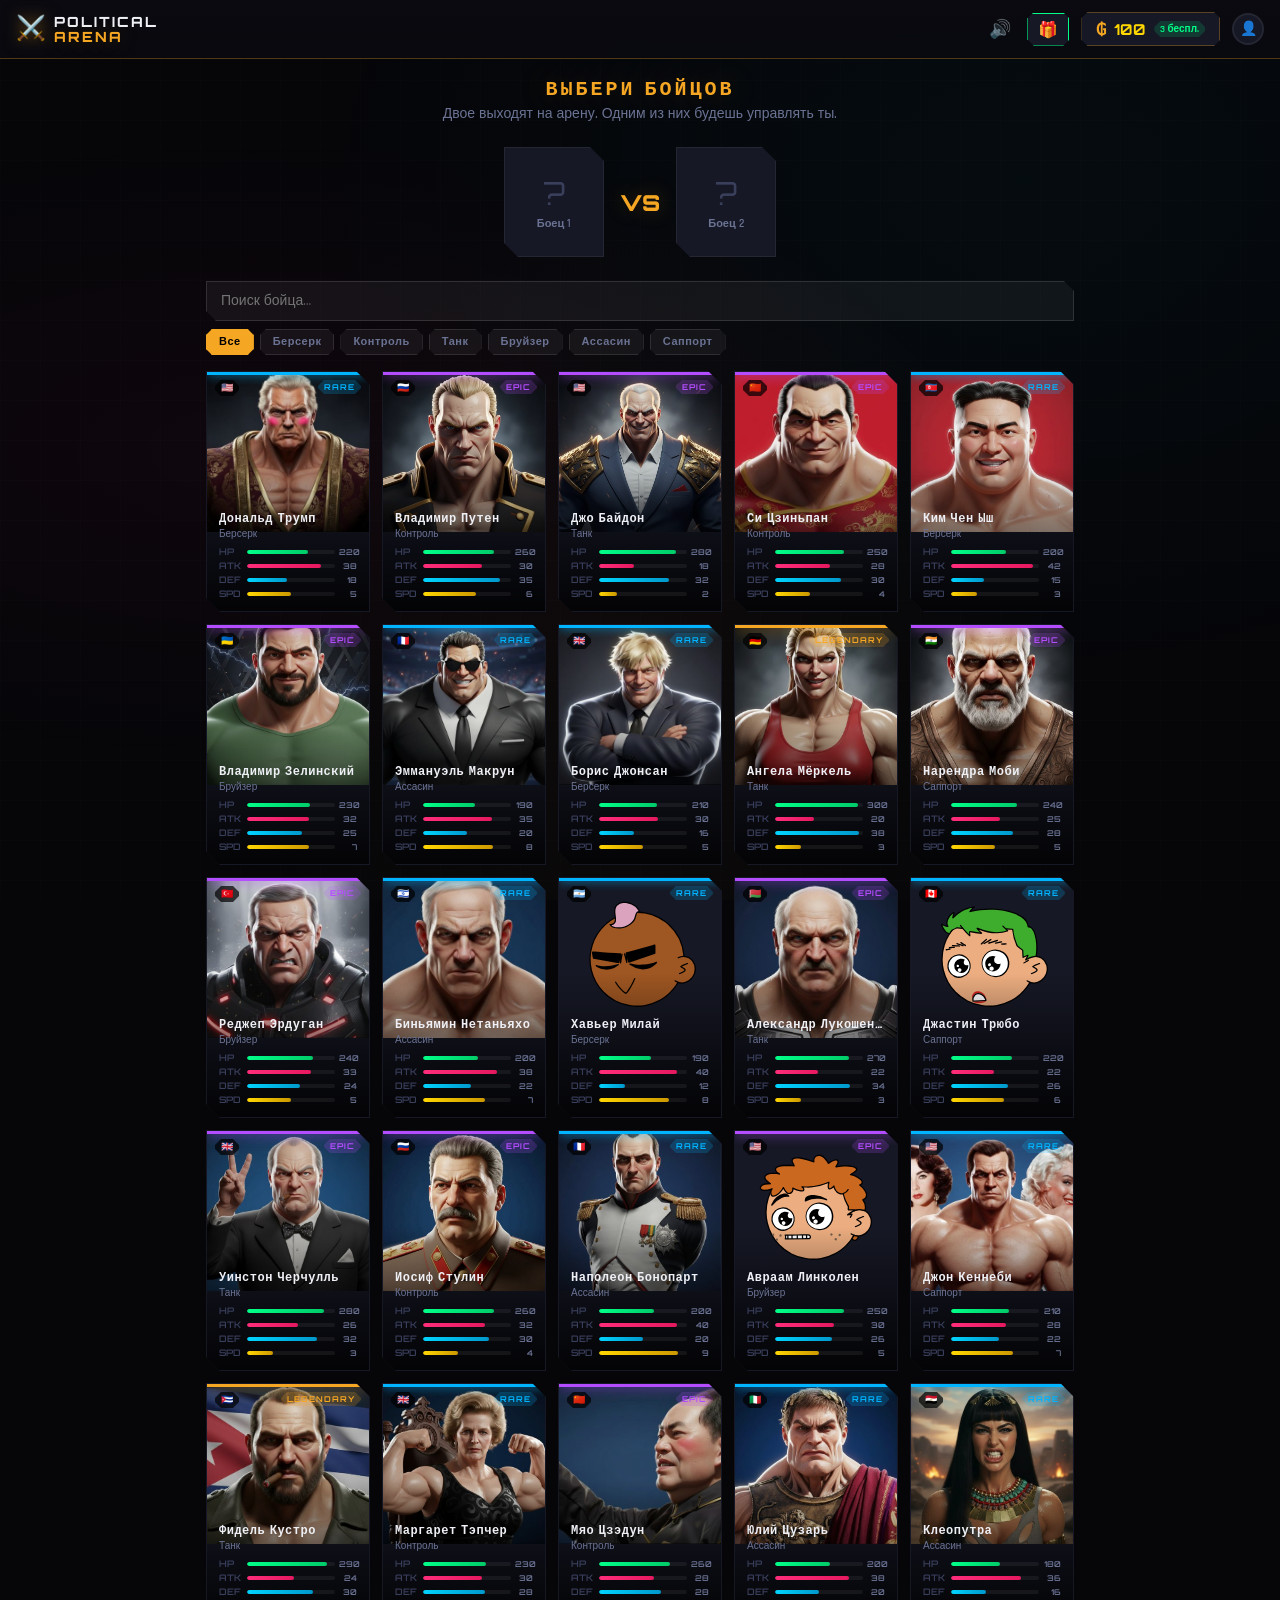
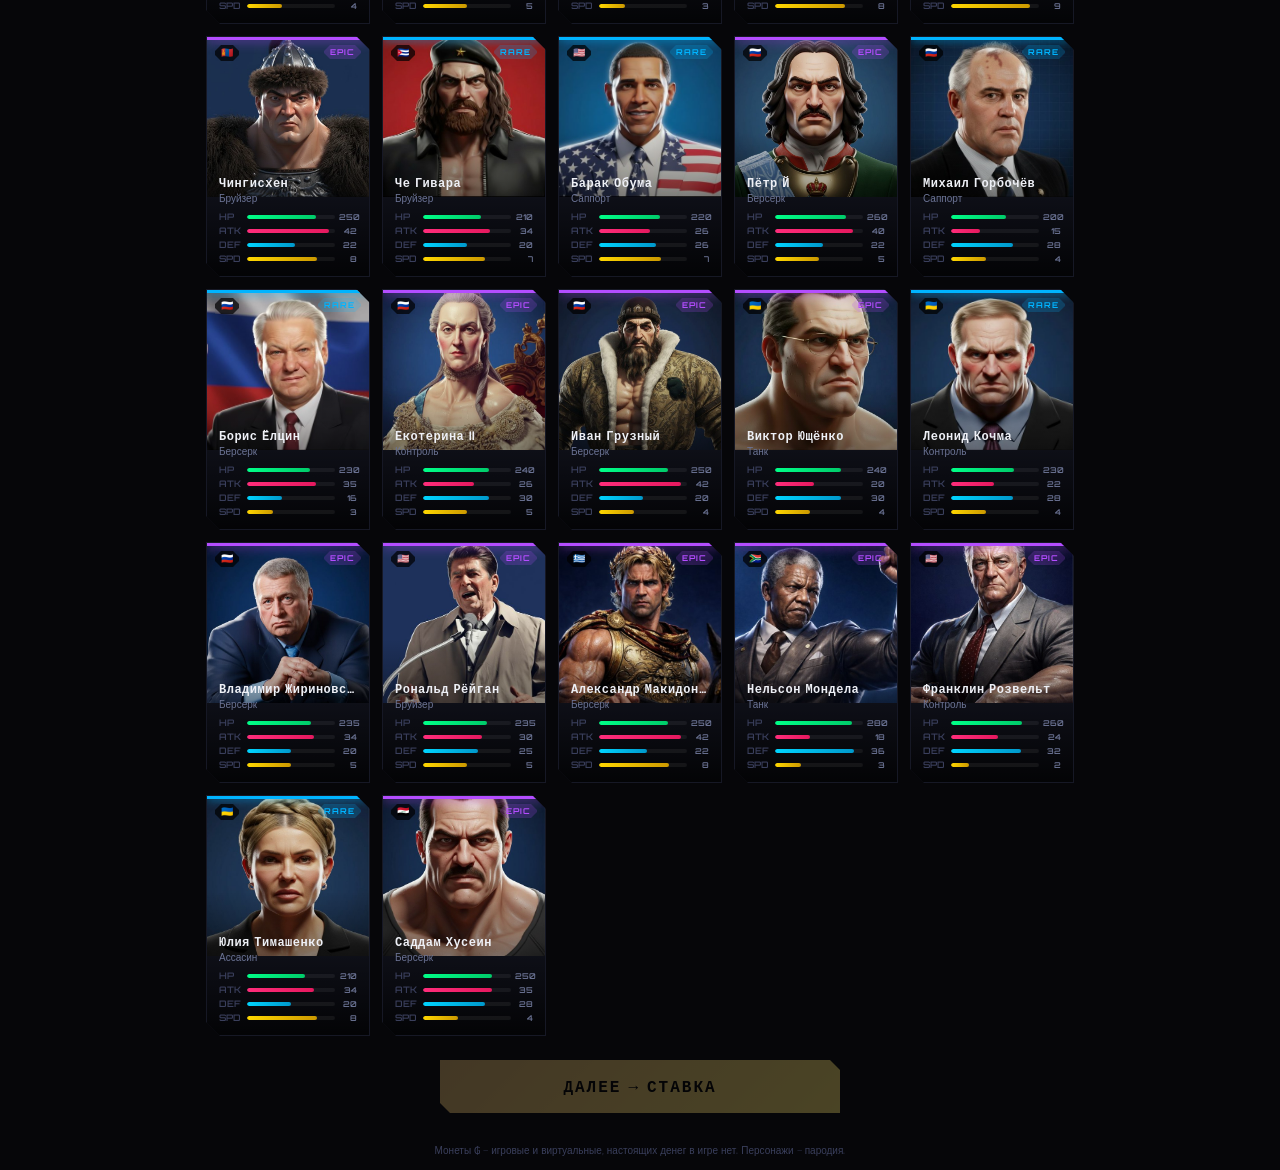
==== static/arena/index.html @ ae7cee4a "feat(game): игра «Political Arena» переписана на клиентскую версию без сервера Механика (было сломан" ====
<!DOCTYPE html>
<html lang="ru">
<head>
<meta charset="UTF-8">
<meta name="viewport" content="width=device-width, initial-scale=1.0, maximum-scale=1.0, user-scalable=no">
<title>POLITICAL ARENA</title>
<link rel="preconnect" href="https://fonts.googleapis.com">
<link rel="stylesheet" href="https://fonts.googleapis.com/css2?family=Orbitron:wght@400;600;700;900&family=Rajdhani:wght@400;500;600;700&display=swap">
<link rel="stylesheet" href="style.css">
<link rel="icon" href="data:image/svg+xml,<svg xmlns=%22http://www.w3.org/2000/svg%22 viewBox=%220 0 100 100%22><text y=%22.9em%22 font-size=%2290%22>&#x2694;</text></svg>">
</head>
<body>

<header class="header">
  <div class="header-left">
    <span class="logo">&#x2694;&#xFE0F;</span>
    <h1>POLITICAL<br><span class="accent">ARENA</span></h1>
  </div>
  <div class="header-right">
    <button class="sound-toggle" id="soundToggle" title="Звук">&#x1F50A;</button>
    <button class="header-btn" id="btnDaily" title="Ежедневный бонус">&#x1F381;</button>
    <div class="wallet" id="wallet">
      <span class="wallet-icon">&#x20B2;</span>
      <span id="balance">100</span>
      <span class="free-badge" id="freeBadge">3 беспл.</span>
    </div>
    <span class="streak-badge" id="streakBadge" style="display:none;">&#x1F525; <span id="streakCount">0</span></span>
    <div id="userArea">
      <div class="user-avatar-placeholder" id="btnProfile" title="Профиль">&#x1F464;</div>
    </div>
  </div>
</header>

<!-- 1. ВЫБОР БОЙЦОВ -->
<section class="screen active" id="screenSelect">
  <div class="section-title">
    <h2>ВЫБЕРИ БОЙЦОВ</h2>
    <p class="subtitle">Двое выходят на арену. Одним из них будешь управлять ты.</p>
  </div>

  <div class="selected-fighters">
    <div class="selected-slot" id="slotA">
      <div class="slot-placeholder">?</div>
      <span>Боец 1</span>
    </div>
    <div class="vs-badge">VS</div>
    <div class="selected-slot" id="slotB">
      <div class="slot-placeholder">?</div>
      <span>Боец 2</span>
    </div>
  </div>

  <div class="fighter-filters">
    <input type="search" id="fighterSearch" class="fighter-search" placeholder="Поиск бойца…" autocomplete="off">
    <div class="type-chips" id="typeChips"></div>
  </div>

  <div class="fighters-grid" id="fightersGrid"></div>

  <button class="btn-primary btn-fight" id="btnTobet" disabled>ДАЛЕЕ &#x2192; СТАВКА</button>
</section>

<!-- 2. СТАВКА -->
<section class="screen" id="screenBet">
  <div class="section-title">
    <h2>СДЕЛАЙ СТАВКУ</h2>
    <p class="subtitle">Нажми на бойца, за которого играешь: ты сам выбираешь ему удары</p>
  </div>

  <div class="bet-fighters">
    <div class="bet-fighter-card" id="betCardA" data-side="a">
      <div class="bet-emoji" id="betEmojiA"></div>
      <div class="bet-name" id="betNameA"></div>
      <div class="bet-type" id="betTypeA"></div>
      <div class="bet-stats" id="betStatsA"></div>
      <div class="bet-odds" id="betOddsA"></div>
    </div>
    <div class="vs-badge vs-big">VS</div>
    <div class="bet-fighter-card" id="betCardB" data-side="b">
      <div class="bet-emoji" id="betEmojiB"></div>
      <div class="bet-name" id="betNameB"></div>
      <div class="bet-type" id="betTypeB"></div>
      <div class="bet-stats" id="betStatsB"></div>
      <div class="bet-odds" id="betOddsB"></div>
    </div>
  </div>

  <div class="matchup-bar" id="matchupBar">
    <div class="matchup-fill" id="matchupFill"></div>
    <span class="matchup-text" id="matchupText"></span>
  </div>

  <div class="bet-controls">
    <div class="bet-amount-row">
      <label>СТАВКА:</label>
      <div class="bet-input-wrap">
        <button class="bet-adj" id="betMinus">&minus;</button>
        <input type="number" id="betAmount" value="10" min="0" max="100" inputmode="numeric">
        <button class="bet-adj" id="betPlus">+</button>
        <span class="currency">&#x20B2;</span>
      </div>
    </div>
    <div class="bet-quick">
      <button class="bet-quick-btn" data-val="0">БЕСПЛ.</button>
      <button class="bet-quick-btn" data-val="5">5</button>
      <button class="bet-quick-btn" data-val="10">10</button>
      <button class="bet-quick-btn" data-val="25">25</button>
      <button class="bet-quick-btn" data-val="50">50</button>
      <button class="bet-quick-btn" data-val="100">МАКС</button>
    </div>
    <div class="bet-info">
      <span>Выигрыш: <strong id="potentialWin">—</strong></span>
      <span>Баланс: <strong id="betBalance">100&#x20B2;</strong></span>
    </div>
    <p class="bet-note" id="betNote"></p>
  </div>

  <div class="bet-actions">
    <button class="btn-secondary" id="btnBackSelect">&larr; НАЗАД</button>
    <button class="btn-primary btn-fight" id="btnFight" disabled>&#9876;&#65039; В БОЙ!</button>
  </div>
</section>

<!-- 3. БОЙ -->
<section class="screen" id="screenFight">
  <div class="fight-arena" id="fightArena">
    <div class="fight-header">
      <div class="fight-fighter fight-left" id="fighterBoxA">
        <div class="fight-emoji" id="fightEmojiA"></div>
        <div class="fight-name" id="fightNameA"></div>
        <div class="hp-bar"><div class="hp-fill" id="hpBarA"></div></div>
        <div class="hp-text" id="hpTextA"></div>
      </div>
      <div class="fight-round" id="fightRound">РАУНД 1</div>
      <div class="fight-fighter fight-right" id="fighterBoxB">
        <div class="fight-emoji" id="fightEmojiB"></div>
        <div class="fight-name" id="fightNameB"></div>
        <div class="hp-bar"><div class="hp-fill" id="hpBarB"></div></div>
        <div class="hp-text" id="hpTextB"></div>
      </div>
    </div>

    <div class="fight-log" id="fightLog"></div>

    <div class="move-picker" id="movePicker" style="display:none;">
      <h3 class="move-picker-title">&#x2694;&#xFE0F; ВЫБЕРИ УДАР</h3>
      <div class="ai-hint" id="aiHint" style="display:none;"></div>
      <div class="moves-grid" id="movesGrid"></div>
      <p class="rps-legend">&#x26A1; быстрый бьёт &#x2728; спец &middot; &#x2728; спец бьёт &#x1F528; тяжёлый &middot; &#x1F528; тяжёлый бьёт &#x26A1; быстрый.<br>Один тип удара подряд &mdash; комбо (+30% / +60%), но соперник читает привычки.</p>
    </div>
  </div>
</section>

<!-- 4. РЕЗУЛЬТАТ -->
<section class="screen" id="screenResult">
  <div class="result-container">
    <div class="result-glow" id="resultGlow"></div>
    <div class="result-emoji" id="resultEmoji"></div>
    <div class="result-title" id="resultTitle"></div>
    <div class="result-winner" id="resultWinner"></div>
    <div class="result-method" id="resultMethod"></div>
    <div class="result-bet" id="resultBet"></div>
    <div class="result-narration" id="resultNarration"></div>
    <div class="result-actions">
      <button class="btn-primary" id="btnSpin">&#x1F3B0; КОЛЕСО УДАЧИ</button>
      <button class="btn-secondary" id="btnRematch">&#x21BA; РЕВАНШ</button>
      <button class="btn-secondary" id="btnPlayAgain">&#127918; СМЕНИТЬ БОЙЦОВ</button>
    </div>
  </div>
</section>

<!-- 5. КОЛЕСО -->
<section class="screen" id="screenSpin">
  <div class="spin-container">
    <h2 class="spin-title">&#x1F3B0; КОЛЕСО УДАЧИ</h2>
    <p class="spin-subtitle" id="spinSubtitle">Умножь свой выигрыш — или потеряй часть</p>
    <div class="wheel-wrapper">
      <div class="wheel" id="spinWheel"></div>
      <div class="wheel-pointer">&#x25BC;</div>
    </div>
    <div class="spin-result" id="spinResult" style="display:none;">
      <div class="spin-mult" id="spinMult"></div>
      <div class="spin-payout" id="spinPayout"></div>
    </div>
    <button class="btn-primary" id="btnDoSpin">КРУТИТЬ</button>
    <button class="btn-secondary" id="btnSpinDone" style="display:none;">Продолжить &rarr;</button>
  </div>
</section>

<p class="legal-note">Монеты &#x20B2; &mdash; игровые и виртуальные, настоящих денег в игре нет. Персонажи &mdash; пародия.</p>

<!-- Модальные окна -->
<div class="modal-overlay" id="modalDaily" style="display:none;">
  <div class="modal">
    <h2>&#x1F381; ЕЖЕДНЕВНЫЙ БОНУС</h2>
    <div class="bonus-amount" id="dailyAmount">+50&#x20B2;</div>
    <div class="day-streak" id="dailyStreak"></div>
    <button class="btn-primary" id="btnClaimDaily">ЗАБРАТЬ</button>
    <button class="btn-secondary" id="btnCloseDaily" style="margin-top:8px;">Закрыть</button>
  </div>
</div>

<div class="modal-overlay" id="modalProfile" style="display:none;">
  <div class="modal">
    <h2>&#x1F464; ПРОФИЛЬ</h2>
    <div class="profile-stats">
      <div class="pstat"><div class="pstat-val" id="pWins">0</div><div class="pstat-label">ПОБЕД</div></div>
      <div class="pstat"><div class="pstat-val" id="pLosses">0</div><div class="pstat-label">ПОРАЖЕНИЙ</div></div>
      <div class="pstat"><div class="pstat-val" id="pBestStreak">0</div><div class="pstat-label">ЛУЧШАЯ СЕРИЯ</div></div>
    </div>
    <div class="history-title">ПОСЛЕДНИЕ БОИ</div>
    <div class="history-list" id="historyList"></div>
    <button class="btn-secondary" id="btnResetProgress" style="margin-top:12px;">Сбросить прогресс</button>
    <button class="btn-secondary" id="btnCloseProfile" style="margin-top:8px;">Закрыть</button>
  </div>
</div>

<div class="fx-layer" id="fxLayer"></div>

<script src="fighters.js"></script>
<script src="engine.js"></script>
<script src="store.js"></script>
<script src="audio.js"></script>
<script src="app.js"></script>
</body>
</html>
---- static/arena/style.css ----
/* ═══════════════════════════════════════════════════════
   POLITICAL ARENA — COD Mobile × Cyberpunk × Kawaii
   ═══════════════════════════════════════════════════════ */

/* ── DESIGN TOKENS ───────────────────────────────────── */
:root {
  /* Core */
  --bg-deep: #060609;
  --bg-primary: #0a0a10;
  --bg-secondary: #10111a;
  --bg-card: #161825;
  --bg-card-hover: #1c1f30;
  --bg-surface: #1a1c2b;
  --bg-input: #0d0e18;

  /* COD Gold System */
  --gold: #f5a623;
  --gold-dim: #c4841a;
  --gold-bright: #ffd700;
  --gold-glow: rgba(245, 166, 35, 0.25);

  /* Neon Accents (cyberpunk) */
  --neon-pink: #ff2d7b;
  --neon-blue: #00d4ff;
  --neon-green: #00ff88;
  --neon-purple: #b44dff;
  --neon-red: #e63946;
  --neon-yellow: #ffd700;

  /* Text */
  --text-primary: #eef0f6;
  --text-secondary: #6b7394;
  --text-muted: #3a3f5c;
  --text-gold: #f5a623;

  /* Borders */
  --border: rgba(255,255,255,0.06);
  --border-gold: rgba(245,166,35,0.3);

  /* Tier Colors */
  --tier-common: #8892b0;
  --tier-uncommon: #4ecb71;
  --tier-rare: #00b4ff;
  --tier-epic: #b44dff;
  --tier-legendary: #f5a623;

  /* Spacing */
  --sp-1: 4px; --sp-2: 8px; --sp-3: 12px; --sp-4: 16px;
  --sp-5: 20px; --sp-6: 24px; --sp-8: 32px; --sp-10: 40px;
  --sp-12: 48px; --sp-16: 64px;

  /* Radius */
  --r-sm: 4px; --r-md: 8px; --r-lg: 12px; --r-xl: 16px;

  /* Fonts */
  --font-display: 'Orbitron', 'Rajdhani', monospace;
  --font-body: 'Rajdhani', 'Inter', -apple-system, sans-serif;

  /* Clip paths - COD Mobile angular cuts */
  --clip-card: polygon(0 0, calc(100% - 14px) 0, 100% 14px, 100% 100%, 14px 100%, 0 calc(100% - 14px));
  --clip-card-sm: polygon(0 0, calc(100% - 8px) 0, 100% 8px, 100% 100%, 8px 100%, 0 calc(100% - 8px));
  --clip-btn: polygon(0 0, calc(100% - 10px) 0, 100% 10px, 100% 100%, 10px 100%, 0 calc(100% - 10px));
  --clip-badge: polygon(6px 0, calc(100% - 6px) 0, 100% 6px, 100% calc(100% - 6px), calc(100% - 6px) 100%, 6px 100%, 0 calc(100% - 6px), 0 6px);
}

/* ── RESET & BASE ────────────────────────────────────── */
*, *::before, *::after { box-sizing: border-box; margin: 0; padding: 0; }


body {
  font-family: var(--font-body);
  background: var(--bg-deep);
  color: var(--text-primary);
  min-height: 100vh;
  overflow-x: hidden;
  -webkit-font-smoothing: antialiased;
}

body::before {
  content: '';
  position: fixed; inset: 0; z-index: -1;
  background:
    radial-gradient(ellipse at 20% 50%, rgba(255,45,123,0.04) 0%, transparent 50%),
    radial-gradient(ellipse at 80% 20%, rgba(0,212,255,0.03) 0%, transparent 50%),
    radial-gradient(ellipse at 50% 80%, rgba(245,166,35,0.03) 0%, transparent 50%);
}

/* Tactical grid overlay */
body::after {
  content: '';
  position: fixed; inset: 0; z-index: -1; pointer-events: none;
  background-image:
    linear-gradient(rgba(255,255,255,0.012) 1px, transparent 1px),
    linear-gradient(90deg, rgba(255,255,255,0.012) 1px, transparent 1px);
  background-size: 40px 40px;
}

/* ── SCROLLBAR ───────────────────────────────────────── */
::-webkit-scrollbar { width: 4px; }
::-webkit-scrollbar-track { background: transparent; }
::-webkit-scrollbar-thumb { background: var(--gold-dim); border-radius: 2px; }

/* ── HEADER ──────────────────────────────────────────── */
.header {
  display: flex; align-items: center; justify-content: space-between;
  padding: var(--sp-3) var(--sp-4);
  background: linear-gradient(180deg, rgba(10,10,16,0.98) 0%, rgba(10,10,16,0.85) 100%);
  border-bottom: 1px solid var(--border-gold);
  position: sticky; top: 0; z-index: 100;
  backdrop-filter: blur(12px);
}

.header-left { display: flex; align-items: center; gap: var(--sp-2); }
.logo { font-size: 24px; filter: drop-shadow(0 0 8px rgba(245,166,35,0.5)); }
.header h1 {
  font-family: var(--font-display);
  font-size: 14px; font-weight: 800;
  line-height: 1.1; letter-spacing: 2px;
  color: var(--text-primary);
}
.header h1 .accent {
  color: var(--gold);
  text-shadow: 0 0 20px var(--gold-glow);
}

.header-right { display: flex; align-items: center; gap: var(--sp-3); }

/* Wallet */
.wallet {
  display: flex; align-items: center; gap: var(--sp-2);
  background: var(--bg-card);
  clip-path: var(--clip-badge);
  padding: 6px 14px;
  border: 1px solid var(--border-gold);
}
.wallet-icon {
  font-family: var(--font-display); font-weight: 900;
  color: var(--gold); font-size: 16px;
}
#balance {
  font-family: var(--font-display); font-weight: 700;
  color: var(--gold-bright); font-size: 15px;
}
.free-badge {
  font-size: 10px; padding: 2px 6px;
  background: rgba(0,255,136,0.15);
  color: var(--neon-green);
  clip-path: var(--clip-badge);
  font-weight: 600;
}

/* Streak */
.streak-badge {
  display: flex; align-items: center; gap: 4px;
  background: linear-gradient(135deg, rgba(255,100,0,0.2), rgba(255,50,0,0.15));
  border: 1px solid rgba(255,100,0,0.4);
  padding: 4px 10px;
  clip-path: var(--clip-badge);
  font-family: var(--font-display); font-weight: 700;
  font-size: 12px; color: #ff6a00;
  animation: streakPulse 2s ease-in-out infinite;
}
@keyframes streakPulse {
  0%,100% { box-shadow: 0 0 8px rgba(255,100,0,0.2); }
  50% { box-shadow: 0 0 16px rgba(255,100,0,0.5); }
}

/* Daily + User */
.header-btn {
  background: var(--bg-card); border: 1px solid var(--border);
  color: var(--text-secondary); cursor: pointer;
  padding: 6px 10px; font-size: 16px;
  clip-path: var(--clip-badge);
  transition: all 0.2s;
}
.header-btn:hover { border-color: var(--gold); color: var(--gold); }
.header-btn.has-reward { border-color: var(--neon-green); color: var(--neon-green); animation: rewardPulse 1.5s infinite; }
@keyframes rewardPulse {
  0%,100% { box-shadow: 0 0 6px rgba(0,255,136,0.2); }
  50% { box-shadow: 0 0 14px rgba(0,255,136,0.5); }
}

/* User avatar in header */
.user-avatar {
  width: 32px; height: 32px; border-radius: 50%;
  border: 2px solid var(--gold); cursor: pointer;
  object-fit: cover;
}
.user-avatar-placeholder {
  width: 32px; height: 32px; border-radius: 50%;
  background: var(--bg-card); border: 2px solid var(--border);
  display: flex; align-items: center; justify-content: center;
  font-size: 14px; cursor: pointer;
}

/* ── SCREENS ─────────────────────────────────────────── */
.screen { display: none; padding: var(--sp-4); max-width: 900px; margin: 0 auto; min-height: calc(100vh - 55px); }
.screen.active { display: block; animation: screenIn 0.3s ease; }
@keyframes screenIn {
  from { opacity: 0; transform: translateY(10px); }
  to { opacity: 1; transform: translateY(0); }
}

/* Section titles */
.section-title { text-align: center; margin-bottom: var(--sp-6); }
.section-title h2 {
  font-family: var(--font-display); font-weight: 800;
  font-size: 20px; letter-spacing: 3px;
  color: var(--gold);
  text-shadow: 0 0 30px var(--gold-glow);
}
.subtitle { color: var(--text-secondary); font-size: 14px; margin-top: 4px; font-weight: 500; }

/* ── FIGHTER CARDS (COD Mobile Operator Card Style) ──── */
.fighters-grid {
  display: grid;
  grid-template-columns: repeat(auto-fill, minmax(150px, 1fr));
  gap: var(--sp-3);
  margin-bottom: var(--sp-6);
}

.fighter-card {
  position: relative; cursor: pointer;
  background: var(--bg-card);
  clip-path: var(--clip-card);
  overflow: hidden;
  transition: all 0.25s ease;
  border: 1px solid transparent;
}
.fighter-card::before {
  content: ''; position: absolute; inset: 0; z-index: 1;
  background: linear-gradient(180deg, transparent 40%, rgba(0,0,0,0.85) 100%);
  pointer-events: none;
}
.fighter-card:hover {
  transform: translateY(-3px) scale(1.02);
  border-color: var(--gold);
  box-shadow: 0 8px 32px rgba(245,166,35,0.15);
}
.fighter-card.selected {
  border-color: var(--neon-pink);
  box-shadow: 0 0 24px rgba(255,45,123,0.3);
}
.fighter-card.selected::after {
  content: '✓'; position: absolute; top: 8px; right: 12px;
  z-index: 10; font-size: 18px; font-weight: 900;
  color: var(--neon-pink);
  text-shadow: 0 0 12px rgba(255,45,123,0.8);
}

/* Tier glow bar at top */
.fc-tier-bar {
  position: absolute; top: 0; left: 0; right: 0;
  height: 3px; z-index: 5;
}
.tier-common .fc-tier-bar { background: var(--tier-common); }
.tier-uncommon .fc-tier-bar { background: var(--tier-uncommon); box-shadow: 0 0 8px var(--tier-uncommon); }
.tier-rare .fc-tier-bar { background: var(--tier-rare); box-shadow: 0 0 10px var(--tier-rare); }
.tier-epic .fc-tier-bar { background: var(--tier-epic); box-shadow: 0 0 12px var(--tier-epic); }
.tier-legendary .fc-tier-bar { background: var(--tier-legendary); box-shadow: 0 0 16px var(--tier-legendary); }

/* Avatar */
.fc-portrait { position: relative; height: 160px; overflow: hidden; }
.fc-avatar {
  width: 100%; height: 100%; object-fit: cover;
  transition: transform 0.3s;
}
.fighter-card:hover .fc-avatar { transform: scale(1.08); }

/* Country badge */
.fc-country {
  position: absolute; top: 8px; left: 8px; z-index: 5;
  font-size: 10px; padding: 2px 6px;
  background: rgba(0,0,0,0.7); backdrop-filter: blur(4px);
  clip-path: var(--clip-badge);
  color: var(--text-secondary); font-weight: 600;
}

/* Tier badge */
.fc-tier-badge {
  position: absolute; top: 8px; right: 8px; z-index: 5;
  font-family: var(--font-display); font-size: 8px; font-weight: 700;
  padding: 2px 6px; text-transform: uppercase; letter-spacing: 1px;
  clip-path: var(--clip-badge);
}
.tier-common .fc-tier-badge { background: rgba(136,146,176,0.3); color: var(--tier-common); }
.tier-uncommon .fc-tier-badge { background: rgba(78,203,113,0.2); color: var(--tier-uncommon); }
.tier-rare .fc-tier-badge { background: rgba(0,180,255,0.2); color: var(--tier-rare); }
.tier-epic .fc-tier-badge { background: rgba(180,77,255,0.2); color: var(--tier-epic); }
.tier-legendary .fc-tier-badge { background: rgba(245,166,35,0.2); color: var(--tier-legendary); }

/* Info panel */
.fc-info {
  position: relative; z-index: 2;
  padding: var(--sp-2) var(--sp-3) var(--sp-3);
  margin-top: -30px;
}
.fc-name {
  font-family: var(--font-display); font-weight: 700;
  font-size: 12px; color: var(--text-primary);
  letter-spacing: 0.5px;
  white-space: nowrap; overflow: hidden; text-overflow: ellipsis;
}
.fc-type {
  font-size: 10px; color: var(--text-secondary);
  font-weight: 500; margin-top: 2px;
}

/* Stat bars (COD Mobile loadout style) */
.fc-stats { display: flex; flex-direction: column; gap: 3px; margin-top: 6px; }
.fc-stat-row {
  display: flex; align-items: center; gap: 4px;
  font-size: 9px; font-weight: 600;
}
.fc-stat-label { width: 24px; color: var(--text-muted); font-family: var(--font-display); }
.fc-stat-bar {
  flex: 1; height: 4px;
  background: rgba(255,255,255,0.06);
  border-radius: 2px; overflow: hidden;
}
.fc-stat-fill {
  height: 100%; border-radius: 2px;
  transition: width 0.5s ease;
}
.fc-stat-fill.hp { background: linear-gradient(90deg, #00ff88, #00cc6a); }
.fc-stat-fill.atk { background: linear-gradient(90deg, #ff2d7b, #e6195f); }
.fc-stat-fill.def { background: linear-gradient(90deg, #00d4ff, #0099cc); }
.fc-stat-fill.spd { background: linear-gradient(90deg, #ffd700, #cc9900); }
.fc-stat-val { width: 18px; text-align: right; color: var(--text-secondary); font-family: var(--font-display); font-size: 8px; }

/* Meme traits on hover */
.fc-traits {
  max-height: 0; overflow: hidden;
  transition: max-height 0.3s ease;
  padding: 0 var(--sp-3);
}
.fighter-card:hover .fc-traits,
.fighter-card.selected .fc-traits { max-height: 80px; padding-bottom: var(--sp-2); }

.fc-trait {
  font-size: 9px; padding: 2px 6px;
  border-radius: 3px; margin-top: 3px;
  line-height: 1.3;
}
.fc-trait.str { background: rgba(0,255,136,0.08); color: var(--neon-green); border-left: 2px solid var(--neon-green); }
.fc-trait.weak { background: rgba(255,45,123,0.08); color: var(--neon-pink); border-left: 2px solid var(--neon-pink); }

/* ── SELECTED FIGHTERS BAR ───────────────────────────── */
.selected-fighters {
  display: flex; align-items: center; justify-content: center;
  gap: var(--sp-4); margin-bottom: var(--sp-6);
}
.selected-slot {
  width: 100px; height: 110px;
  background: var(--bg-card);
  clip-path: var(--clip-card);
  display: flex; flex-direction: column;
  align-items: center; justify-content: center;
  gap: 4px; text-align: center;
  border: 1px solid var(--border);
  transition: all 0.3s;
  position: relative;
  overflow: hidden;
}
.selected-slot.filled {
  border-color: var(--gold);
  box-shadow: 0 0 16px var(--gold-glow);
}
.slot-placeholder {
  font-family: var(--font-display); font-size: 32px;
  color: var(--text-muted); font-weight: 300;
}
.selected-slot span {
  font-size: 11px; color: var(--text-secondary);
  font-weight: 600;
}
.slot-avatar { width: 60px; height: 60px; border-radius: 50%; object-fit: cover; border: 2px solid var(--gold); }
.slot-remove {
  position: absolute; top: 4px; right: 8px;
  background: none; border: none; color: var(--neon-red);
  font-size: 16px; cursor: pointer; z-index: 5; font-weight: 700;
}
.vs-badge {
  font-family: var(--font-display); font-weight: 900;
  font-size: 22px; color: var(--gold);
  text-shadow: 0 0 20px var(--gold-glow);
}

/* ── BUTTONS ─────────────────────────────────────────── */
.btn-primary {
  display: inline-flex; align-items: center; justify-content: center; gap: 8px;
  padding: 14px 32px;
  font-family: var(--font-display); font-weight: 700;
  font-size: 15px; letter-spacing: 2px;
  color: #000; background: linear-gradient(135deg, var(--gold), var(--gold-bright));
  clip-path: var(--clip-btn);
  border: none; cursor: pointer;
  text-transform: uppercase;
  transition: all 0.2s;
  box-shadow: 0 4px 20px var(--gold-glow);
}
.btn-primary:hover:not(:disabled) {
  transform: translateY(-2px);
  box-shadow: 0 8px 30px rgba(245,166,35,0.4);
}
.btn-primary:disabled {
  opacity: 0.3; cursor: not-allowed;
  filter: grayscale(0.5);
}
.btn-secondary {
  display: inline-flex; align-items: center; justify-content: center; gap: 8px;
  padding: 12px 24px;
  font-family: var(--font-display); font-weight: 600;
  font-size: 13px; letter-spacing: 1px;
  color: var(--text-secondary);
  background: var(--bg-card);
  clip-path: var(--clip-btn);
  border: 1px solid var(--border);
  cursor: pointer; text-transform: uppercase;
  transition: all 0.2s;
}
.btn-secondary:hover { border-color: var(--gold); color: var(--gold); }

.btn-fight {
  display: block; width: 100%; max-width: 400px;
  margin: 0 auto; padding: 16px;
  font-size: 16px;
}
.btn-fight:not(:disabled) {
  animation: fightPulse 2s ease-in-out infinite;
}
@keyframes fightPulse {
  0%,100% { box-shadow: 0 4px 20px var(--gold-glow); }
  50% { box-shadow: 0 4px 40px rgba(245,166,35,0.5); }
}

/* ── BET SCREEN ──────────────────────────────────────── */
.bet-fighters {
  display: flex; align-items: stretch;
  justify-content: center; gap: var(--sp-4);
  margin-bottom: var(--sp-6);
}
.bet-fighter-card {
  flex: 1; max-width: 260px;
  background: var(--bg-card);
  clip-path: var(--clip-card);
  padding: var(--sp-4);
  cursor: pointer;
  border: 2px solid transparent;
  transition: all 0.25s;
  text-align: center;
}
.bet-fighter-card:hover { border-color: var(--gold); transform: translateY(-3px); }
.bet-fighter-card.selected-bet {
  border-color: var(--neon-pink);
  box-shadow: 0 0 30px rgba(255,45,123,0.3);
}
.bet-avatar { width: 80px; height: 80px; border-radius: 50%; object-fit: cover; border: 3px solid var(--border); margin-bottom: 8px; }
.bet-name {
  font-family: var(--font-display); font-weight: 700;
  font-size: 16px; letter-spacing: 1px;
}
.bet-type { font-size: 12px; color: var(--text-secondary); margin-top: 2px; }
.bet-stats {
  display: grid; grid-template-columns: 1fr 1fr;
  gap: 4px; margin-top: 8px; font-size: 12px;
}
.bet-stats div { color: var(--text-secondary); }
.bet-stats strong { color: var(--text-primary); font-family: var(--font-display); }
.bet-emoji { margin-bottom: 8px; }

/* Matchup bar */
.matchup-bar {
  width: 100%; max-width: 400px; height: 24px;
  background: rgba(0,212,255,0.1);
  clip-path: var(--clip-badge);
  margin: 0 auto var(--sp-6);
  position: relative; overflow: hidden;
}
.matchup-fill {
  height: 100%;
  background: linear-gradient(90deg, var(--neon-pink), var(--neon-purple));
  transition: width 0.8s ease;
}
.matchup-text {
  position: absolute; inset: 0;
  display: flex; align-items: center; justify-content: center;
  font-family: var(--font-display); font-size: 10px; font-weight: 700;
  color: #fff; text-shadow: 0 1px 4px rgba(0,0,0,0.8);
}

/* Bet controls */
.bet-controls {
  max-width: 400px; margin: 0 auto var(--sp-6);
  background: var(--bg-card);
  clip-path: var(--clip-card);
  padding: var(--sp-4);
}
.bet-amount-row {
  display: flex; align-items: center; gap: var(--sp-3);
  margin-bottom: var(--sp-3);
}
.bet-amount-row label {
  font-family: var(--font-display); font-weight: 600;
  font-size: 13px; color: var(--text-secondary);
}
.bet-input-wrap {
  display: flex; align-items: center; gap: 4px; flex: 1;
}
.bet-adj {
  width: 36px; height: 36px;
  background: var(--bg-input); border: 1px solid var(--border);
  color: var(--gold); font-size: 18px; font-weight: 700;
  cursor: pointer; clip-path: var(--clip-badge);
  transition: all 0.2s;
}
.bet-adj:hover { border-color: var(--gold); background: rgba(245,166,35,0.1); }
#betAmount {
  width: 70px; text-align: center;
  background: var(--bg-input); border: 1px solid var(--border);
  color: var(--gold-bright); font-family: var(--font-display);
  font-weight: 700; font-size: 18px; padding: 6px;
  clip-path: var(--clip-badge);
}
#betAmount:focus { outline: none; border-color: var(--gold); }
.currency { color: var(--gold); font-weight: 700; font-size: 16px; }

.bet-quick {
  display: flex; gap: 4px; margin-bottom: var(--sp-3); flex-wrap: wrap;
}
.bet-quick-btn {
  flex: 1; min-width: 48px; padding: 6px 4px;
  background: var(--bg-input); border: 1px solid var(--border);
  color: var(--text-secondary); font-family: var(--font-display);
  font-size: 11px; font-weight: 600; cursor: pointer;
  clip-path: var(--clip-badge);
  transition: all 0.15s;
}
.bet-quick-btn:hover { border-color: var(--gold); color: var(--gold); }

.bet-info {
  display: flex; justify-content: space-between;
  font-size: 13px; color: var(--text-secondary);
}
.bet-info strong { color: var(--gold); font-family: var(--font-display); }

.bet-actions {
  display: flex; justify-content: center; gap: var(--sp-4);
  margin-top: var(--sp-4);
}

/* AI Hint */
.ai-hint {
  text-align: center; padding: 8px 16px;
  margin-bottom: var(--sp-3);
  background: rgba(245,166,35,0.08);
  border: 1px dashed rgba(245,166,35,0.25);
  clip-path: var(--clip-badge);
  color: var(--gold); font-size: 12px;
  font-style: italic;
}

/* ── FIGHT ARENA ─────────────────────────────────────── */
.fight-arena { max-width: 700px; margin: 0 auto; }

.fight-header {
  display: flex; align-items: flex-start;
  justify-content: space-between; gap: var(--sp-3);
  margin-bottom: var(--sp-4);
}
.fight-fighter {
  flex: 1; text-align: center;
  background: var(--bg-card);
  clip-path: var(--clip-card);
  padding: var(--sp-3);
}
.fight-avatar {
  width: 72px; height: 72px;
  border-radius: 50%; object-fit: cover;
  border: 3px solid var(--gold);
  box-shadow: 0 0 16px var(--gold-glow);
}
.fight-name {
  font-family: var(--font-display); font-weight: 700;
  font-size: 12px; letter-spacing: 0.5px;
  margin-top: 6px;
}
.fight-round {
  font-family: var(--font-display); font-weight: 900;
  font-size: 16px; color: var(--gold);
  text-shadow: 0 0 20px var(--gold-glow);
  align-self: center; white-space: nowrap;
}

/* HP Bars */
.hp-bar {
  height: 10px; background: rgba(255,255,255,0.06);
  border-radius: 5px; overflow: hidden;
  margin-top: 8px; position: relative;
}
.hp-fill {
  height: 100%; border-radius: 5px;
  background: linear-gradient(90deg, var(--neon-green), #00cc6a);
  transition: width 0.5s ease;
  box-shadow: 0 0 8px rgba(0,255,136,0.4);
}
.hp-fill.low { background: linear-gradient(90deg, #f5a623, #cc8400); box-shadow: 0 0 8px rgba(245,166,35,0.4); }
.hp-fill.critical { background: linear-gradient(90deg, var(--neon-red), #cc2233); box-shadow: 0 0 8px rgba(230,57,70,0.5); animation: hpPulse 0.8s infinite; }
@keyframes hpPulse { 0%,100% { opacity: 1; } 50% { opacity: 0.7; } }

.hp-text {
  font-family: var(--font-display); font-size: 10px;
  font-weight: 600; color: var(--text-secondary);
  margin-top: 4px;
}

/* Trash Talk */
.trash-talk {
  display: flex; justify-content: space-between;
  gap: var(--sp-3); margin-bottom: var(--sp-3);
}
.talk-bubble {
  flex: 1; padding: 10px 14px;
  clip-path: var(--clip-card-sm);
  font-size: 12px; font-style: italic; line-height: 1.3;
  animation: bubblePop 0.4s ease;
}
@keyframes bubblePop {
  0% { transform: scale(0); opacity: 0; }
  60% { transform: scale(1.08); }
  100% { transform: scale(1); opacity: 1; }
}
.talk-left { background: rgba(255,45,123,0.12); color: var(--neon-pink); }
.talk-right { background: rgba(0,212,255,0.12); color: var(--neon-blue); text-align: right; }

/* Fight Log */
.fight-log {
  background: var(--bg-card);
  clip-path: var(--clip-card);
  padding: var(--sp-3);
  min-height: 120px; max-height: 250px;
  overflow-y: auto; margin-bottom: var(--sp-4);
  font-size: 12px; line-height: 1.5;
  color: var(--text-secondary);
}
.log-line { padding: 2px 0; animation: logFade 0.3s ease; }
@keyframes logFade { from { opacity: 0; transform: translateX(-6px); } to { opacity: 1; transform: none; } }
.log-line.crit { color: var(--neon-yellow); font-weight: 700; }
.log-line.miss { color: var(--text-muted); }
.log-line.round-start { color: var(--gold); font-family: var(--font-display); font-weight: 600; font-size: 13px; margin-top: 6px; }
.log-line.effect { color: var(--neon-purple); }

/* Move Picker */
.move-picker {
  background: var(--bg-card);
  clip-path: var(--clip-card);
  padding: var(--sp-4);
}
.move-picker-title {
  font-family: var(--font-display); font-weight: 700;
  font-size: 14px; color: var(--gold);
  text-align: center; margin-bottom: var(--sp-3);
  letter-spacing: 1px;
}
.moves-grid {
  display: grid; grid-template-columns: 1fr 1fr;
  gap: var(--sp-2);
}
.move-btn {
  background: var(--bg-input); border: 1px solid var(--border);
  clip-path: var(--clip-card-sm);
  padding: var(--sp-3);
  cursor: pointer; text-align: left;
  transition: all 0.2s;
  color: var(--text-primary);
}
.move-btn:hover:not(:disabled) {
  border-color: var(--gold); transform: translateY(-2px);
  box-shadow: 0 4px 16px rgba(245,166,35,0.15);
}
.move-btn:disabled { opacity: 0.3; cursor: not-allowed; }
.move-name {
  font-family: var(--font-display); font-weight: 700;
  font-size: 12px; margin-bottom: 4px;
}
.move-info { font-size: 10px; color: var(--text-secondary); }
.move-type {
  display: inline-block; margin-top: 4px;
  font-size: 9px; padding: 1px 6px;
  clip-path: var(--clip-badge);
  font-weight: 600; text-transform: uppercase;
  background: rgba(0,212,255,0.15); color: var(--neon-blue);
}
.move-type.ultimate { background: rgba(245,166,35,0.2); color: var(--gold); }
.move-type.heavy { background: rgba(255,45,123,0.15); color: var(--neon-pink); }
.move-type.light { background: rgba(0,255,136,0.15); color: var(--neon-green); }
.move-type.special { background: rgba(180,77,255,0.15); color: var(--neon-purple); }

/* ── RESULT SCREEN ───────────────────────────────────── */
.result-container {
  text-align: center; max-width: 500px;
  margin: var(--sp-8) auto; position: relative;
}
.result-glow {
  position: absolute; top: -60px; left: 50%;
  transform: translateX(-50%);
  width: 300px; height: 300px; border-radius: 50%;
  filter: blur(80px); opacity: 0.3; z-index: -1;
}
.result-glow.win { background: var(--gold); }
.result-glow.lose { background: var(--neon-red); }

.result-emoji { font-size: 64px; margin-bottom: var(--sp-4); }
.result-title {
  font-family: var(--font-display); font-weight: 900;
  font-size: 36px; letter-spacing: 4px;
  margin-bottom: var(--sp-2);
}
.result-title.win { color: var(--gold); text-shadow: 0 0 40px var(--gold-glow); }
.result-title.lose { color: var(--neon-red); }
.result-winner {
  font-size: 16px; color: var(--text-secondary);
  margin-bottom: var(--sp-4);
}
.result-bet {
  font-family: var(--font-display); font-weight: 700;
  font-size: 28px; margin-bottom: var(--sp-4);
}
.result-bet.win { color: var(--neon-green); }
.result-bet.lose { color: var(--neon-red); }
.result-narration {
  font-size: 13px; color: var(--text-secondary);
  font-style: italic; margin-bottom: var(--sp-6);
  max-height: 100px; overflow-y: auto;
}
.result-actions { display: flex; justify-content: center; gap: var(--sp-3); flex-wrap: wrap; }

/* ── SPIN WHEEL ──────────────────────────────────────── */
.spin-container {
  text-align: center; max-width: 500px;
  margin: var(--sp-8) auto;
}
.spin-title {
  font-family: var(--font-display); font-weight: 900;
  font-size: 22px; color: var(--gold);
  text-shadow: 0 0 30px var(--gold-glow);
  margin-bottom: 4px;
}
.spin-subtitle { color: var(--text-secondary); font-size: 14px; margin-bottom: var(--sp-6); }

.wheel-wrapper {
  position: relative; width: 260px; height: 260px;
  margin: 0 auto var(--sp-6);
}
.wheel {
  width: 100%; height: 100%; border-radius: 50%;
  border: 4px solid var(--gold);
  box-shadow: 0 0 40px var(--gold-glow), inset 0 0 20px rgba(0,0,0,0.5);
  position: relative; overflow: hidden;
  transition: transform 4s cubic-bezier(0.17, 0.67, 0.12, 0.99);
}
.wheel-segment {
  position: absolute; width: 50%; height: 50%;
  display: flex; align-items: center; justify-content: center;
  font-family: var(--font-display); font-weight: 900;
  text-shadow: 0 1px 3px rgba(0,0,0,0.5);
}
.seg-05 { top: 0; left: 0; background: rgba(230,57,70,0.6); color: #fff; font-size: 14px; }
.seg-10 { top: 0; right: 0; background: rgba(100,100,100,0.4); color: #ccc; font-size: 14px; }
.seg-15 { bottom: 0; right: 0; background: rgba(0,212,255,0.4); color: #fff; font-size: 14px; }
.seg-20 { bottom: 0; left: 0; background: rgba(0,255,136,0.4); color: #fff; font-size: 14px; }
.seg-30 {
  top: 50%; left: 50%; transform: translate(-50%, -50%);
  background: linear-gradient(135deg, var(--gold), var(--gold-bright));
  color: #000; width: 56px; height: 56px; border-radius: 50%;
  z-index: 5; font-size: 13px;
  box-shadow: 0 0 20px var(--gold-glow);
}
.wheel-pointer {
  position: absolute; top: -14px; left: 50%;
  transform: translateX(-50%);
  font-size: 28px; color: var(--gold);
  filter: drop-shadow(0 2px 4px rgba(0,0,0,0.5));
  z-index: 10;
}
.spin-result { margin-bottom: var(--sp-4); animation: bounceIn 0.5s ease; }
@keyframes bounceIn {
  0% { transform: scale(0.3); opacity: 0; }
  60% { transform: scale(1.1); }
  100% { transform: scale(1); opacity: 1; }
}
.spin-mult {
  font-family: var(--font-display); font-weight: 900;
  font-size: 44px; color: var(--gold);
  text-shadow: 0 0 30px var(--gold-glow);
}
.spin-payout { font-size: 16px; color: var(--text-secondary); margin-top: 4px; }
.spin-btn { margin-bottom: var(--sp-3); }

/* ── COMBO/COUNTER INDICATORS ────────────────────────── */
.combo-indicator, .counter-indicator {
  position: fixed; top: 50%; left: 50%;
  transform: translate(-50%, -50%);
  font-family: var(--font-display); font-weight: 900;
  z-index: 1000; pointer-events: none;
  animation: flashBig 1s ease-out forwards;
}
.combo-indicator { font-size: 42px; color: var(--gold); text-shadow: 0 0 40px var(--gold-glow); }
.counter-indicator { font-size: 36px; color: var(--neon-blue); text-shadow: 0 0 40px rgba(0,212,255,0.8); }
@keyframes flashBig {
  0% { transform: translate(-50%, -50%) scale(0.3); opacity: 0; }
  25% { transform: translate(-50%, -50%) scale(1.3); opacity: 1; }
  100% { transform: translate(-50%, -50%) scale(1); opacity: 0; }
}

/* Damage numbers */
.dmg-num {
  position: absolute; font-family: var(--font-display);
  font-weight: 900; z-index: 500; pointer-events: none;
  animation: dmgFloat 1s ease-out forwards;
}
.dmg-num.hit { color: var(--neon-pink); font-size: 22px; text-shadow: 0 0 10px rgba(255,45,123,0.6); }
.dmg-num.crit { color: var(--gold-bright); font-size: 30px; text-shadow: 0 0 20px var(--gold-glow); }
.dmg-num.miss { color: var(--text-muted); font-size: 16px; }
.dmg-num.heal { color: var(--neon-green); font-size: 20px; }
@keyframes dmgFloat {
  0% { transform: translateY(0) scale(0.5); opacity: 0; }
  15% { transform: translateY(-8px) scale(1.15); opacity: 1; }
  100% { transform: translateY(-50px) scale(0.8); opacity: 0; }
}

/* Screen shake */
.screen-shake { animation: shake 0.35s ease-out; }
@keyframes shake {
  0%,100% { transform: translateX(0); }
  15% { transform: translateX(-6px) rotate(-0.5deg); }
  30% { transform: translateX(6px) rotate(0.5deg); }
  45% { transform: translateX(-4px); }
  60% { transform: translateX(4px); }
  75% { transform: translateX(-2px); }
}
.crit-flash { animation: critFlash 0.25s ease-out; }
@keyframes critFlash {
  0% { filter: brightness(1); }
  40% { filter: brightness(2.5) saturate(2); }
  100% { filter: brightness(1); }
}

/* ── DAILY BONUS MODAL ───────────────────────────────── */
.modal-overlay {
  position: fixed; inset: 0; z-index: 200;
  background: rgba(0,0,0,0.8); backdrop-filter: blur(8px);
  display: flex; align-items: center; justify-content: center;
  animation: fadeIn 0.2s ease;
}
@keyframes fadeIn { from { opacity: 0; } to { opacity: 1; } }

.modal {
  background: var(--bg-secondary);
  clip-path: var(--clip-card);
  padding: var(--sp-8);
  max-width: 400px; width: 90%;
  text-align: center;
  border: 1px solid var(--border-gold);
  animation: modalIn 0.3s ease;
}
@keyframes modalIn {
  from { transform: scale(0.9); opacity: 0; }
  to { transform: scale(1); opacity: 1; }
}
.modal h2 {
  font-family: var(--font-display); font-weight: 800;
  color: var(--gold); font-size: 20px;
  margin-bottom: var(--sp-3);
}
.modal p { color: var(--text-secondary); margin-bottom: var(--sp-4); }
.modal .bonus-amount {
  font-family: var(--font-display); font-weight: 900;
  font-size: 48px; color: var(--neon-green);
  text-shadow: 0 0 30px rgba(0,255,136,0.4);
  margin: var(--sp-4) 0;
}
.modal .day-streak {
  font-size: 14px; color: var(--gold);
  margin-bottom: var(--sp-4);
}

/* ── PROFILE MODAL ───────────────────────────────────── */
.profile-info { text-align: center; }
.profile-avatar {
  width: 80px; height: 80px; border-radius: 50%;
  border: 3px solid var(--gold); margin-bottom: var(--sp-3);
  object-fit: cover;
}
.profile-name {
  font-family: var(--font-display); font-weight: 700;
  font-size: 18px; margin-bottom: 2px;
}
.profile-username { color: var(--text-secondary); font-size: 13px; margin-bottom: var(--sp-4); }
.profile-stats {
  display: grid; grid-template-columns: 1fr 1fr 1fr;
  gap: var(--sp-2); margin-bottom: var(--sp-4);
}
.pstat {
  background: var(--bg-card);
  clip-path: var(--clip-card-sm);
  padding: var(--sp-3);
}
.pstat-val {
  font-family: var(--font-display); font-weight: 900;
  font-size: 20px; color: var(--gold);
}
.pstat-label { font-size: 10px; color: var(--text-secondary); margin-top: 2px; }

.ref-code-box {
  background: var(--bg-card);
  clip-path: var(--clip-card-sm);
  padding: var(--sp-3);
  margin-bottom: var(--sp-4);
}
.ref-code-label { font-size: 11px; color: var(--text-secondary); margin-bottom: 4px; }
.ref-code {
  font-family: var(--font-display); font-weight: 700;
  font-size: 18px; color: var(--neon-green);
  letter-spacing: 2px;
  cursor: pointer;
}
.ref-code:hover { text-decoration: underline; }

/* TG Login Button */
.tg-login-btn {
  display: inline-flex; align-items: center; gap: 8px;
  padding: 12px 24px;
  background: #0088cc; color: #fff;
  font-family: var(--font-display); font-weight: 600;
  font-size: 13px; border: none; cursor: pointer;
  clip-path: var(--clip-btn);
  transition: all 0.2s;
}
.tg-login-btn:hover { background: #006da3; transform: translateY(-1px); }

/* ── LEADERBOARD ─────────────────────────────────────── */
.leaderboard {
  max-width: 500px; margin: 0 auto;
}
.lb-row {
  display: flex; align-items: center; gap: var(--sp-3);
  padding: var(--sp-3);
  background: var(--bg-card);
  margin-bottom: 4px;
  clip-path: var(--clip-card-sm);
}
.lb-rank {
  font-family: var(--font-display); font-weight: 900;
  font-size: 16px; color: var(--gold);
  min-width: 28px; text-align: center;
}
.lb-rank.top1 { color: var(--gold-bright); text-shadow: 0 0 12px var(--gold-glow); }
.lb-rank.top2 { color: #c0c0c0; }
.lb-rank.top3 { color: #cd7f32; }
.lb-name { flex: 1; font-weight: 600; font-size: 14px; }
.lb-wins { font-family: var(--font-display); font-weight: 700; color: var(--neon-green); font-size: 14px; }
.lb-streak { font-family: var(--font-display); font-size: 12px; color: var(--gold); }

/* ── SOUND TOGGLE ────────────────────────────────────── */
.sound-toggle {
  background: none; border: none; cursor: pointer;
  font-size: 18px; padding: 4px;
  opacity: 0.6; transition: opacity 0.2s;
}
.sound-toggle:hover { opacity: 1; }
.sound-toggle.muted { opacity: 0.3; }

/* ── RESPONSIVE ──────────────────────────────────────── */
@media (max-width: 600px) {
  .fighters-grid { grid-template-columns: repeat(auto-fill, minmax(130px, 1fr)); gap: 8px; }
  .fc-portrait { height: 130px; }
  .bet-fighters { flex-direction: column; align-items: center; }
  .bet-fighter-card { max-width: 100%; }
  .fight-header { gap: 6px; }
  .fight-avatar { width: 56px; height: 56px; }
  .fight-name { font-size: 11px; }
  .moves-grid { grid-template-columns: 1fr; }
  .result-title { font-size: 28px; }
  .btn-fight { font-size: 14px; padding: 14px; }
  .header h1 { font-size: 12px; }
}

@media (max-width: 400px) {
  .fighters-grid { grid-template-columns: repeat(auto-fill, minmax(110px, 1fr)); }
  .fc-portrait { height: 110px; }
  .fc-name { font-size: 10px; }
  .screen { padding: var(--sp-2); }
}


/* ── STAT BARS (fighter cards) ────────────────────────── */
.stat-bar-row   { display: flex; align-items: center; gap: 5px; margin-bottom: 3px; }
.stat-bar-label { width: 26px; font-size: 9px; color: var(--text-muted); font-weight: 700; text-transform: uppercase; flex-shrink: 0; }
.stat-bar-track { flex: 1; height: 4px; background: rgba(255,255,255,.06); border-radius: 2px; overflow: hidden; }
.stat-bar-fill  { height: 100%; border-radius: 2px; transition: width .4s ease; }
.stat-val-num   { font-size: 9px; color: var(--text-muted); width: 20px; text-align: right; flex-shrink: 0; }
.fc-type-badge  { font-size: 9px; color: var(--text-secondary); margin-bottom: 4px; text-transform: uppercase; letter-spacing: 1px; }

/* ═══════════════════════════════════════════════════════
   v2: добавки (поиск, фильтры, колесо, тосты, профиль)
   ═══════════════════════════════════════════════════════ */
.fighter-filters { display: flex; flex-direction: column; gap: var(--sp-2); margin-bottom: var(--sp-4); }
.fighter-search {
  width: 100%; padding: 10px 14px; font-size: 14px; color: var(--text-primary);
  background: rgba(255,255,255,0.05); border: 1px solid rgba(255,255,255,0.12);
  clip-path: var(--clip-btn); outline: none; font-family: inherit;
}
.fighter-search:focus { border-color: var(--gold); }
.type-chips { display: flex; flex-wrap: wrap; gap: 6px; }
.type-chip {
  padding: 5px 12px; font-size: 11px; font-weight: 700; letter-spacing: 0.5px; cursor: pointer;
  color: var(--text-secondary); background: rgba(255,255,255,0.05);
  border: 1px solid rgba(255,255,255,0.1); clip-path: var(--clip-badge); font-family: inherit;
}
.type-chip:hover { color: var(--text-primary); border-color: var(--gold); }
.type-chip.active { color: #000; background: var(--gold); border-color: var(--gold); }
.empty-note { grid-column: 1 / -1; text-align: center; color: var(--text-muted); padding: var(--sp-6) 0; }

.fc-emoji-fallback { position: absolute; inset: 0; display: flex; align-items: center; justify-content: center; font-size: 56px; }

.bet-odds { margin-top: 6px; font-size: 11px; font-weight: 700; color: var(--gold); letter-spacing: 0.5px; }
.bet-note { margin-top: var(--sp-2); font-size: 12px; color: var(--text-secondary); text-align: center; line-height: 1.4; }
.bet-note.warn { color: var(--neon-pink); }
.bet-quick-btn.disabled { opacity: 0.4; }

.fight-fighter { position: relative; }
.rps-legend { margin-top: var(--sp-3); font-size: 11px; color: var(--text-muted); text-align: center; line-height: 1.5; }
.result-method { font-family: var(--font-display); font-size: 12px; letter-spacing: 2px; color: var(--gold); margin-bottom: var(--sp-2); }

/* Колесо удачи (conic-gradient строится в app.js) */
.wheel { background: #222; }
.wheel-label {
  position: absolute; left: 50%; top: 50%;
  font-family: var(--font-display); font-weight: 900; font-size: 15px; color: #fff;
  text-shadow: 0 1px 4px rgba(0,0,0,0.7); pointer-events: none; white-space: nowrap;
}
#btnDoSpin { margin: 0 auto var(--sp-3); }

/* Уведомления и эффекты */
.toast {
  position: fixed; left: 50%; bottom: 24px; transform: translate(-50%, 20px); opacity: 0;
  z-index: 2000; max-width: 90%; padding: 10px 18px; font-size: 13px; text-align: center;
  background: rgba(20,22,34,0.95); color: var(--text-primary); border: 1px solid var(--gold);
  clip-path: var(--clip-badge); transition: all 0.3s ease; pointer-events: none;
}
.toast.show { opacity: 1; transform: translate(-50%, 0); }
.fx-layer { position: fixed; inset: 0; pointer-events: none; z-index: 1500; }

/* Профиль */
.history-title { margin-top: var(--sp-4); font-family: var(--font-display); font-size: 10px; letter-spacing: 2px; color: var(--text-muted); }
.history-list { margin-top: var(--sp-2); text-align: left; }
.history-row { padding: 5px 8px; font-size: 12px; border-left: 2px solid transparent; color: var(--text-secondary); }
.history-row.won { border-left-color: var(--neon-green); }
.history-row.lost { border-left-color: var(--neon-pink); }
.history-empty { text-align: center; font-size: 12px; color: var(--text-muted); padding: var(--sp-2) 0; }

.legal-note { text-align: center; font-size: 10px; color: var(--text-muted); padding: var(--sp-4) var(--sp-4) var(--sp-6); }
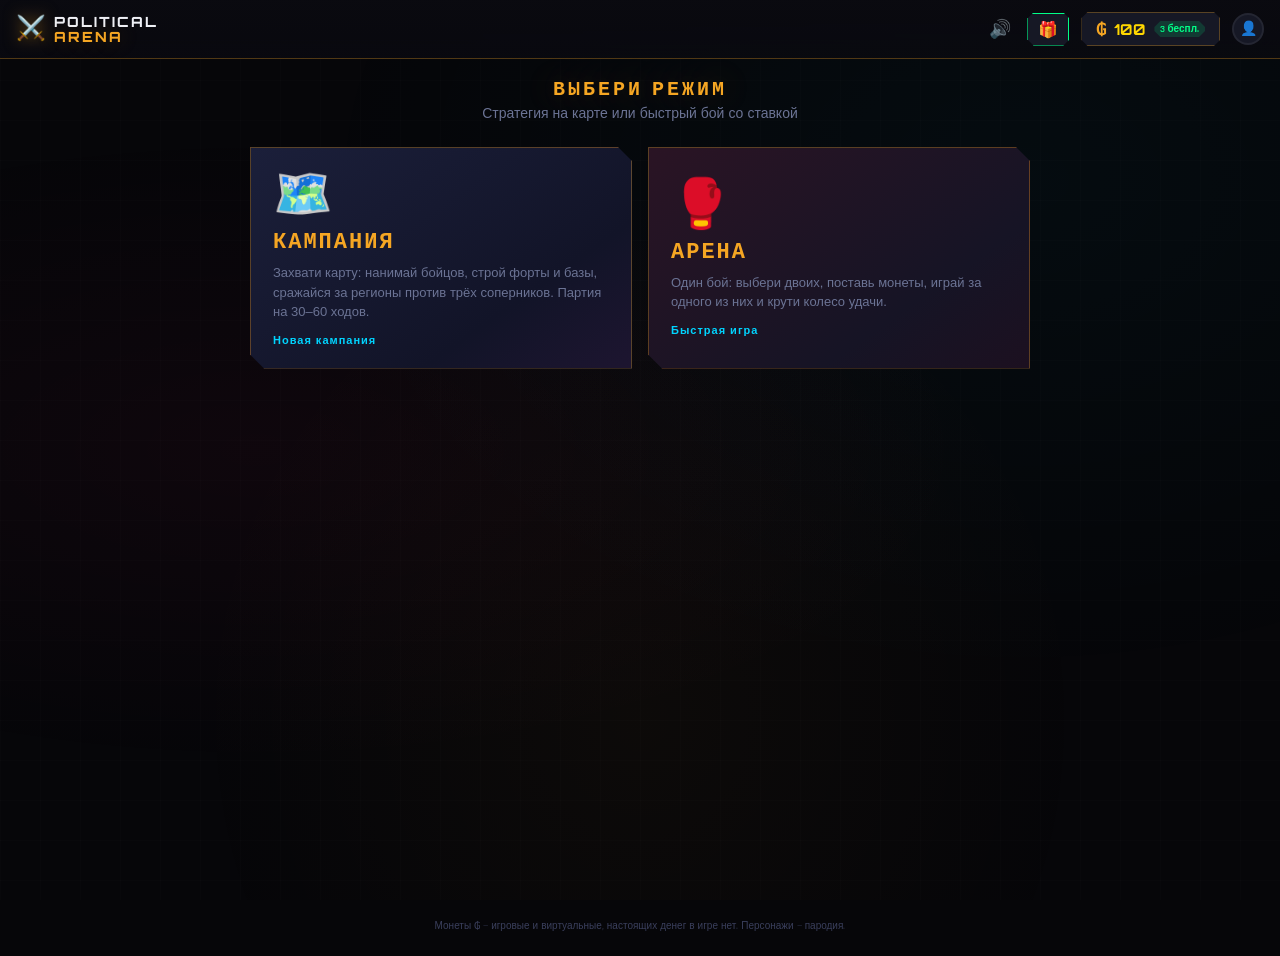
==== commit 29a93cc7: "wip: кампания, анимированная боевая сцена, меню" ====
--- a/static/arena/index.html
+++ b/static/arena/index.html
@@ -7,6 +7,7 @@
 <link rel="preconnect" href="https://fonts.googleapis.com">
 <link rel="stylesheet" href="https://fonts.googleapis.com/css2?family=Orbitron:wght@400;600;700;900&family=Rajdhani:wght@400;500;600;700&display=swap">
 <link rel="stylesheet" href="style.css">
+<link rel="stylesheet" href="campaign.css">
 <link rel="icon" href="data:image/svg+xml,<svg xmlns=%22http://www.w3.org/2000/svg%22 viewBox=%220 0 100 100%22><text y=%22.9em%22 font-size=%2290%22>&#x2694;</text></svg>">
 </head>
 <body>
@@ -17,6 +18,7 @@
     <h1>POLITICAL<br><span class="accent">ARENA</span></h1>
   </div>
   <div class="header-right">
+    <button class="header-btn" id="btnMenu" title="Меню">&#x2630;</button>
     <button class="sound-toggle" id="soundToggle" title="Звук">&#x1F50A;</button>
     <button class="header-btn" id="btnDaily" title="Ежедневный бонус">&#x1F381;</button>
     <div class="wallet" id="wallet">
@@ -31,8 +33,85 @@
   </div>
 </header>
 
+<!-- 0. МЕНЮ -->
+<section class="screen active" id="screenMenu">
+  <div class="section-title">
+    <h2>ВЫБЕРИ РЕЖИМ</h2>
+    <p class="subtitle">Стратегия на карте или быстрый бой со ставкой</p>
+  </div>
+  <div class="menu-cards">
+    <button class="menu-card camp" id="menuCamp">
+      <div class="menu-ico">&#x1F5FA;&#xFE0F;</div>
+      <div class="menu-title">КАМПАНИЯ</div>
+      <div class="menu-desc">Захвати карту: нанимай бойцов, строй форты и базы, сражайся за регионы против трёх соперников. Партия на 30–60 ходов.</div>
+      <div class="menu-sub" id="menuCampSub">Новая кампания</div>
+    </button>
+    <button class="menu-card arena" id="menuArena">
+      <div class="menu-ico">&#x1F94A;</div>
+      <div class="menu-title">АРЕНА</div>
+      <div class="menu-desc">Один бой: выбери двоих, поставь монеты, играй за одного из них и крути колесо удачи.</div>
+      <div class="menu-sub">Быстрая игра</div>
+    </button>
+  </div>
+</section>
+
+<!-- 0.1 КАМПАНИЯ: СТАРТ -->
+<section class="screen" id="screenCampStart">
+  <div class="section-title">
+    <h2>КАМПАНИЯ</h2>
+    <p class="subtitle">Выбери командира и сложность</p>
+  </div>
+  <div class="camp-continue" id="campContinue" style="display:none;"></div>
+  <div class="howto">
+    <div class="howto-item"><b>&#x1F3AF; Цель</b><span>Удерживай 15 регионов из 30 или захвати столицы всех трёх соперников.</span></div>
+    <div class="howto-item"><b>&#x2694;&#xFE0F; Бои</b><span>Свои бои ведёшь сам (5 раундов), бои соперников идут автоматически.</span></div>
+    <div class="howto-item"><b>&#x1F465; Армия</b><span>Командир один, но можно нанимать бойцов, тренировать их и ставить в регионы.</span></div>
+    <div class="howto-item"><b>&#x1F3F0; Земля</b><span>Форты, рынки и базы. Падёт твоя столица &mdash; игра проиграна.</span></div>
+  </div>
+  <div class="diff-block">
+    <div class="type-chips" id="diffRow"></div>
+    <p class="diff-note" id="diffNote"></p>
+  </div>
+  <div class="fighter-filters">
+    <input type="search" id="campSearch" class="fighter-search" placeholder="Поиск командира…" autocomplete="off">
+  </div>
+  <div class="fighters-grid" id="campGrid"></div>
+  <div class="camp-start-bar">
+    <button class="btn-secondary" id="btnCampBack">&larr; МЕНЮ</button>
+    <div class="camp-picked" id="campPicked"><span>Выбери командира из списка</span></div>
+    <button class="btn-primary" id="btnCampBegin" disabled>НАЧАТЬ &#x2192;</button>
+  </div>
+</section>
+
+<!-- 0.2 КАМПАНИЯ: КАРТА -->
+<section class="screen" id="screenMap">
+  <div class="camp-hud" id="campHud">
+    <div class="hud-stat"><span>ХОД</span><b id="hudTurn">1/60</b></div>
+    <div class="hud-stat"><span>КАЗНА</span><b id="hudGold">100₲</b><small id="hudNet" class="pos"></small></div>
+    <div class="hud-stat"><span>РЕГИОНЫ</span><b id="hudRegions">1/15</b></div>
+    <div class="hud-stat"><span>АРМИЯ</span><b id="hudArmy">1/10</b></div>
+  </div>
+  <div class="camp-goal" id="campGoal"></div>
+  <div class="camp-toolbar">
+    <button class="btn-tool" id="btnArmy">&#x1F465; Армия</button>
+    <button class="btn-tool" id="btnMercs">&#x1F6D2; Найм</button>
+    <button class="btn-tool" id="btnLog">&#x1F4DC; Журнал</button>
+    <button class="btn-tool" id="btnHelp">&#x2753; Правила</button>
+  </div>
+  <div class="camp-map-wrap">
+    <div class="camp-map" id="campMap"></div>
+    <svg class="camp-arrows" id="campArrows"></svg>
+    <div class="camp-ticker" id="campTicker"></div>
+    <div class="camp-banner" id="campBanner"></div>
+    <div class="camp-wait" id="campWait"><span>Ходят соперники&hellip;</span></div>
+  </div>
+  <div class="camp-legend" id="campLegend"></div>
+  <div class="camp-panel" id="campPanel"></div>
+  <div class="camp-endturn"><button class="btn-primary btn-fight" id="btnEndTurn">ЗАВЕРШИТЬ ХОД &#x2192;</button></div>
+</section>
+
 <!-- 1. ВЫБОР БОЙЦОВ -->
-<section class="screen active" id="screenSelect">
+<section class="screen" id="screenSelect">
   <div class="section-title">
     <h2>ВЫБЕРИ БОЙЦОВ</h2>
     <p class="subtitle">Двое выходят на арену. Одним из них будешь управлять ты.</p>
@@ -124,20 +203,31 @@
 <!-- 3. БОЙ -->
 <section class="screen" id="screenFight">
   <div class="fight-arena" id="fightArena">
-    <div class="fight-header">
-      <div class="fight-fighter fight-left" id="fighterBoxA">
-        <div class="fight-emoji" id="fightEmojiA"></div>
-        <div class="fight-name" id="fightNameA"></div>
-        <div class="hp-bar"><div class="hp-fill" id="hpBarA"></div></div>
-        <div class="hp-text" id="hpTextA"></div>
+    <div class="fight-title" id="fightTitle"></div>
+    <div class="stage" id="stage" data-terrain="">
+      <div class="stage-bg"></div>
+      <div class="stage-floor"></div>
+      <div class="stage-top">
+        <div class="hud hud-left" id="fighterBoxA">
+          <div class="hud-name fight-name" id="fightNameA"></div>
+          <div class="hp-bar"><div class="hp-ghost" id="hpGhostA"></div><div class="hp-fill" id="hpBarA"></div></div>
+          <div class="hp-text" id="hpTextA"></div>
+          <div class="status-row" id="statusA"></div>
+        </div>
+        <div class="stage-round fight-round" id="fightRound">РАУНД 1</div>
+        <div class="hud hud-right" id="fighterBoxB">
+          <div class="hud-name fight-name" id="fightNameB"></div>
+          <div class="hp-bar"><div class="hp-ghost" id="hpGhostB"></div><div class="hp-fill" id="hpBarB"></div></div>
+          <div class="hp-text" id="hpTextB"></div>
+          <div class="status-row" id="statusB"></div>
+        </div>
       </div>
-      <div class="fight-round" id="fightRound">РАУНД 1</div>
-      <div class="fight-fighter fight-right" id="fighterBoxB">
-        <div class="fight-emoji" id="fightEmojiB"></div>
-        <div class="fight-name" id="fightNameB"></div>
-        <div class="hp-bar"><div class="hp-fill" id="hpBarB"></div></div>
-        <div class="hp-text" id="hpTextB"></div>
-      </div>
+      <div class="sprite sprite-a" id="spriteA"><div class="sprite-inner"><div class="sprite-img" id="fightEmojiA"></div></div><div class="sprite-shadow"></div></div>
+      <div class="sprite sprite-b" id="spriteB"><div class="sprite-inner"><div class="sprite-img" id="fightEmojiB"></div></div><div class="sprite-shadow"></div></div>
+      <div class="stage-fx"></div>
+      <div class="stage-banner"></div>
+      <button class="speed-btn" id="speedBtn">&#x23E9; 1&times;</button>
+      <div class="stage-end" id="stageEnd" style="display:none;"></div>
     </div>
 
     <div class="fight-log" id="fightLog"></div>
@@ -215,12 +305,19 @@
   </div>
 </div>
 
+<div class="modal-overlay" id="modalCamp" style="display:none;">
+  <div class="modal modal-camp" id="modalCampBody"></div>
+</div>
+
 <div class="fx-layer" id="fxLayer"></div>
 
 <script src="fighters.js"></script>
 <script src="engine.js"></script>
 <script src="store.js"></script>
 <script src="audio.js"></script>
+<script src="fx.js"></script>
 <script src="app.js"></script>
+<script src="campaign.js"></script>
+<script src="camp-ui.js"></script>
 </body>
 </html>
--- a/static/arena/style.css
+++ b/static/arena/style.css
@@ -1062,3 +1062,12 @@
 .history-empty { text-align: center; font-size: 12px; color: var(--text-muted); padding: var(--sp-2) 0; }
 
 .legal-note { text-align: center; font-size: 10px; color: var(--text-muted); padding: var(--sp-4) var(--sp-4) var(--sp-6); }
+
+/* кнопки экрана ставки: не вылезают за экран, «В бой» тянется */
+.bet-actions { flex-wrap: wrap; align-items: stretch; }
+.bet-actions .btn-secondary { flex: 0 0 auto; }
+.bet-actions .btn-fight { margin: 0; width: auto; flex: 1 1 240px; max-width: 400px; }
+.bet-fighter-card.selected-bet::after { content: '✓ ИГРАЮ ЗА НЕГО'; display: block; margin-top: 8px; font-size: 10px; font-weight: 800; letter-spacing: 1px; color: var(--neon-green); }
+.avatar-emoji { display: inline-flex; align-items: center; justify-content: center; width: 56px; height: 56px; font-size: 32px; border-radius: 50%; background: rgba(255,255,255,0.08); border: 2px solid var(--border); }
+.bet-emoji .avatar-emoji { width: 80px; height: 80px; font-size: 44px; }
+.slot-avatar { object-fit: cover; }
--- a/static/arena/campaign.css
+++ b/static/arena/campaign.css
@@ -0,0 +1,331 @@
+.menu-cards { display: grid; grid-template-columns: repeat(auto-fit, minmax(260px, 1fr)); gap: 16px; max-width: 780px; margin: 0 auto; }
+.menu-card {
+  text-align: left; cursor: pointer; padding: 22px; color: var(--text-primary);
+  background: linear-gradient(145deg, var(--bg-card), var(--bg-secondary));
+  border: 1px solid var(--border-gold); clip-path: var(--clip-card);
+  transition: transform 0.2s, box-shadow 0.2s, border-color 0.2s;
+}
+.menu-card:hover { transform: translateY(-4px); box-shadow: 0 10px 30px rgba(245, 166, 35, 0.18); border-color: var(--gold); }
+.menu-card.camp { background: linear-gradient(145deg, #1b1f3a, #121428 70%, #1d1530); }
+.menu-card.arena { background: linear-gradient(145deg, #2a1424, #161425 70%, #1c1020); }
+.menu-ico { font-size: 48px; line-height: 1; }
+.menu-title { font-family: var(--font-display); font-weight: 900; font-size: 22px; letter-spacing: 2px; color: var(--gold); margin-top: 8px; }
+.menu-desc { font-size: 13px; line-height: 1.5; color: var(--text-secondary); margin: 8px 0 12px; }
+.menu-sub { font-size: 11px; font-weight: 800; letter-spacing: 1px; color: var(--neon-blue); }
+.menu-sub.has-save { color: var(--neon-green); }
+
+.camp-continue {
+  display: flex; align-items: center; justify-content: space-between; gap: 12px; flex-wrap: wrap;
+  background: rgba(0, 255, 136, 0.08); border: 1px solid rgba(0, 255, 136, 0.35);
+  padding: 10px 12px; margin-bottom: 12px; font-size: 13px;
+}
+.howto { display: grid; grid-template-columns: repeat(auto-fit, minmax(190px, 1fr)); gap: 8px; margin-bottom: 14px; }
+.howto-item { background: var(--bg-card); padding: 10px 12px; font-size: 12px; color: var(--text-secondary); line-height: 1.4; border-top: 2px solid var(--gold); }
+.howto-item b { display: block; color: var(--gold); margin-bottom: 3px; }
+.diff-block { margin-bottom: 10px; }
+.diff-note { font-size: 12px; color: var(--text-secondary); margin-top: 6px; }
+.camp-start-bar {
+  position: sticky; bottom: 0; z-index: 20; display: flex; align-items: center; gap: 10px;
+  background: rgba(10, 10, 16, 0.95); padding: 10px; margin-top: 14px; border-top: 1px solid var(--border-gold);
+}
+.camp-picked { flex: 1; display: flex; align-items: center; gap: 8px; font-size: 13px; min-width: 0; }
+.camp-picked img { width: 38px; height: 38px; border-radius: 50%; object-fit: cover; border: 2px solid var(--gold); }
+.camp-picked span { overflow: hidden; text-overflow: ellipsis; }
+
+.camp-hud { display: grid; grid-template-columns: repeat(4, 1fr); gap: 6px; margin-bottom: 8px; }
+.hud-stat { background: var(--bg-card); padding: 6px 8px; text-align: center; border-bottom: 2px solid var(--gold); }
+.hud-stat span { display: block; font-size: 9px; letter-spacing: 1.5px; color: var(--text-secondary); }
+.hud-stat b { font-family: var(--font-display); font-size: 16px; }
+.hud-stat small { display: block; font-size: 10px; font-weight: 700; }
+.pos { color: var(--neon-green); }
+.neg { color: var(--neon-pink); }
+.camp-goal { font-size: 12px; line-height: 1.4; color: var(--text-secondary); background: rgba(245, 166, 35, 0.07); border-left: 3px solid var(--gold); padding: 8px 10px; margin-bottom: 8px; }
+.camp-goal b { color: var(--text-primary); }
+.camp-toolbar { display: flex; gap: 6px; margin-bottom: 8px; }
+.btn-tool {
+  flex: 1; min-width: 0; padding: 9px 4px; font-size: 12px; font-weight: 700; cursor: pointer;
+  background: var(--bg-surface); color: var(--text-primary); border: 1px solid var(--border); border-radius: 8px;
+  transition: border-color 0.15s, transform 0.1s;
+}
+.btn-tool:hover { border-color: var(--gold); }
+.btn-tool:active { transform: scale(0.97); }
+
+.camp-map-wrap { position: relative; }
+.camp-map { display: grid; grid-template-columns: repeat(6, 1fr); gap: 4px; }
+.tile {
+  position: relative; aspect-ratio: 1 / 1.08; border-radius: 10px; overflow: hidden; cursor: pointer;
+  border: 2px solid var(--oc, #333); display: flex; align-items: center; justify-content: center;
+  box-shadow: inset 0 0 18px rgba(0, 0, 0, 0.45), 0 0 8px -1px var(--oc, transparent);
+  transition: transform 0.15s, box-shadow 0.2s;
+  user-select: none; -webkit-tap-highlight-color: transparent;
+}
+.tile.terrain-plain { background: linear-gradient(160deg, #35552e, #1f3822); }
+.tile.terrain-forest { background: linear-gradient(160deg, #1f4130, #0f2218); }
+.tile.terrain-mountain { background: linear-gradient(160deg, #565b75, #2a2d3d); }
+.tile.terrain-coast { background: linear-gradient(160deg, #1f5470, #12303f); }
+.tile.terrain-city { background: linear-gradient(160deg, #54406e, #2b2140); }
+.tile.neutral-land { border-style: dashed; border-color: #4a5070; filter: saturate(0.7); }
+.tile:hover { transform: translateY(-2px); }
+.tile.selected { transform: scale(1.07); z-index: 3; box-shadow: 0 0 0 3px #fff, 0 0 20px var(--oc, #fff); }
+.tile.enter { animation: tileIn 0.4s both; }
+.tile.threat::after {
+  content: '!'; position: absolute; top: 2px; right: 3px; width: 16px; height: 16px; border-radius: 50%;
+  background: var(--neon-red); color: #fff; font-size: 11px; font-weight: 900; text-align: center; line-height: 16px;
+  animation: pulseThreat 1s infinite;
+}
+.tile.captured { animation: capPop 0.6s; }
+.tile.captured::before { content: ''; position: absolute; inset: 0; background: var(--oc); z-index: 4; animation: capFlash 1.2s ease-out forwards; }
+.tile.target-flash { animation: targetFlash 0.7s; }
+.t-terrain { position: absolute; top: 2px; left: 3px; font-size: 12px; opacity: 0.9; }
+.t-cap { position: absolute; top: 0; left: 50%; transform: translateX(-50%); font-size: 13px; }
+.t-img { width: 60%; aspect-ratio: 1; border-radius: 50%; object-fit: cover; border: 2px solid var(--oc, #666); background: #111; box-shadow: 0 2px 6px rgba(0, 0, 0, 0.5); margin-top: -6px; }
+.t-img.hurt { filter: grayscale(0.85); }
+.t-img.neutral { opacity: 0.7; border-style: dashed; }
+.t-empty { font-size: 9px; color: rgba(255, 255, 255, 0.45); margin-top: -6px; }
+.t-pow { position: absolute; left: 3px; bottom: 15px; font-size: 8px; color: var(--gold); letter-spacing: -1px; }
+.t-wound { position: absolute; left: 3px; bottom: 15px; font-size: 11px; }
+.t-bld { position: absolute; right: 3px; bottom: 15px; font-size: 12px; }
+.t-name {
+  position: absolute; left: 2px; right: 2px; bottom: 1px; font-size: 8px; line-height: 1.2; text-align: center; padding: 1px 2px;
+  background: rgba(0, 0, 0, 0.6); border-radius: 4px; overflow: hidden; white-space: nowrap; text-overflow: ellipsis;
+}
+.loot-float {
+  position: absolute; left: 50%; top: 25%; z-index: 6; font-family: var(--font-display); font-weight: 900; font-size: 13px; color: var(--gold-bright);
+  text-shadow: 0 0 8px #000, 0 0 14px var(--gold-glow); animation: lootUp 1.4s ease-out forwards; pointer-events: none; white-space: nowrap;
+}
+.camp-arrows { position: absolute; inset: 0; width: 100%; height: 100%; pointer-events: none; z-index: 6; overflow: visible; }
+.arrow-line { stroke-dasharray: 600; stroke-dashoffset: 600; animation: dashDraw 0.6s ease-out forwards; filter: drop-shadow(0 0 4px rgba(0, 0, 0, 0.8)); }
+.camp-ticker {
+  position: absolute; left: 50%; bottom: 8px; z-index: 8; max-width: 94%; text-align: center; font-size: 12px; padding: 7px 12px;
+  background: rgba(10, 10, 20, 0.94); border: 2px solid var(--oc, var(--gold)); opacity: 0; transform: translate(-50%, 16px);
+  transition: all 0.25s; pointer-events: none;
+}
+.camp-ticker.show { opacity: 1; transform: translate(-50%, 0); }
+.camp-banner {
+  position: absolute; left: 50%; top: 45%; z-index: 9; font-family: var(--font-display); font-weight: 900; font-size: 44px; letter-spacing: 4px;
+  color: var(--gold-bright); text-shadow: 0 0 30px var(--gold); opacity: 0; transform: translate(-50%, -50%) scale(0.5); pointer-events: none; white-space: nowrap;
+}
+.camp-banner.show { animation: turnBanner 1.4s ease-out forwards; }
+.camp-wait { position: absolute; inset: 0; z-index: 7; display: none; align-items: flex-start; justify-content: center; background: rgba(0, 0, 0, 0.22); }
+.camp-wait.show { display: flex; }
+.camp-wait span { margin-top: 8px; padding: 5px 14px; font-size: 12px; letter-spacing: 1px; background: rgba(10, 10, 20, 0.88); border: 1px solid var(--border-gold); animation: waitPulse 1s infinite; }
+
+.camp-legend { display: flex; flex-wrap: wrap; gap: 4px 14px; margin: 10px 0; font-size: 12px; }
+.lg i { display: inline-block; width: 10px; height: 10px; border-radius: 50%; background: var(--oc); margin-right: 5px; }
+.lg.dead { opacity: 0.45; text-decoration: line-through; }
+.camp-panel { background: var(--bg-card); border: 1px solid var(--border); padding: 12px; margin-bottom: 10px; min-height: 64px; }
+.camp-panel.pop { animation: panelPop 0.25s; }
+.pn-head { border-left: 4px solid var(--oc, #555); padding-left: 10px; margin-bottom: 8px; }
+.pn-title { font-family: var(--font-display); font-weight: 800; font-size: 15px; }
+.pn-sub { font-size: 12px; color: var(--text-secondary); margin-top: 2px; }
+.pn-sub2 { font-size: 10px; letter-spacing: 1.5px; color: var(--text-secondary); margin-top: 10px; text-transform: uppercase; }
+.pn-fighter { display: flex; gap: 10px; align-items: center; margin: 6px 0; }
+.pn-img { width: 54px; height: 54px; border-radius: 50%; object-fit: cover; border: 2px solid var(--gold); flex: none; }
+.pn-img.hurt { filter: grayscale(0.85); }
+.pn-fi { min-width: 0; }
+.pn-fname { font-weight: 800; font-size: 14px; }
+.cs { display: flex; gap: 10px; flex-wrap: wrap; font-size: 11px; color: var(--text-secondary); }
+.cs b { color: var(--text-primary); }
+.lvl { font-size: 10px; background: rgba(245, 166, 35, 0.2); color: var(--gold); padding: 1px 6px; border-radius: 8px; font-weight: 700; }
+.lvl.cmd { background: rgba(0, 212, 255, 0.2); color: var(--neon-blue); }
+.pn-notes { font-size: 11px; line-height: 1.4; color: var(--text-secondary); margin-top: 3px; }
+.pn-warn { font-size: 12px; color: var(--neon-pink); margin: 4px 0; }
+.pn-tip { font-size: 13px; line-height: 1.5; color: var(--text-secondary); }
+.pn-tip.ok { color: var(--neon-green); margin: 6px 0; }
+.pn-actions { display: flex; flex-wrap: wrap; gap: 6px; margin-top: 8px; }
+.btn-mini {
+  padding: 8px 10px; font-size: 12px; font-weight: 700; cursor: pointer; border-radius: 8px;
+  background: var(--bg-surface); color: var(--text-primary); border: 1px solid var(--border); transition: border-color 0.15s, transform 0.1s;
+}
+.btn-mini:hover:not(:disabled) { border-color: var(--gold); }
+.btn-mini:active:not(:disabled) { transform: scale(0.96); }
+.btn-mini:disabled { opacity: 0.4; cursor: not-allowed; }
+.btn-mini.primary { background: linear-gradient(135deg, var(--gold), var(--gold-dim)); color: #111; border-color: transparent; }
+.btn-mini.danger { color: var(--neon-pink); }
+.pn-attackers { display: flex; flex-direction: column; gap: 6px; margin-top: 6px; }
+.atk {
+  display: flex; align-items: center; gap: 10px; padding: 8px 10px; text-align: left; cursor: pointer;
+  background: var(--bg-surface); border: 1px solid var(--border); border-radius: 10px; color: var(--text-primary);
+  transition: border-color 0.15s, transform 0.1s;
+}
+.atk:hover { border-color: var(--gold); transform: translateX(2px); }
+.atk img { width: 38px; height: 38px; border-radius: 50%; object-fit: cover; flex: none; }
+.atk-n { flex: 1; font-weight: 700; font-size: 13px; min-width: 0; }
+.atk-n small { display: block; font-weight: 400; color: var(--text-secondary); font-size: 11px; }
+.atk-p { font-family: var(--font-display); font-weight: 900; font-size: 15px; }
+.atk.good .atk-p { color: var(--neon-green); }
+.atk.mid .atk-p { color: var(--gold); }
+.atk.bad .atk-p { color: var(--neon-pink); }
+.atk.free .atk-p { color: var(--neon-blue); font-size: 12px; }
+.camp-endturn { display: flex; justify-content: center; margin: 6px 0 16px; }
+
+.modal-camp { max-width: 440px; max-height: 88vh; overflow-y: auto; text-align: left; padding: var(--sp-6); }
+.modal-camp.wide { max-width: 640px; }
+.modal-camp h2 { text-align: center; margin-bottom: 10px; font-size: 18px; }
+.modal-camp p { font-size: 13px; line-height: 1.5; margin: 6px 0; }
+.modal-actions { display: flex; flex-wrap: wrap; gap: 8px; justify-content: center; margin-top: 14px; }
+.muted { color: var(--text-secondary); font-size: 12px; }
+.army-list { max-height: 46vh; overflow-y: auto; margin: 8px 0; padding-right: 4px; }
+.army-row { display: flex; align-items: center; gap: 10px; padding: 7px 0 7px 6px; border-bottom: 1px solid var(--border); border-left: 3px solid transparent; }
+.army-row img { width: 42px; height: 42px; border-radius: 50%; object-fit: cover; flex: none; }
+.army-row img.hurt { filter: grayscale(0.85); }
+.army-row.tier-uncommon { border-left-color: var(--tier-uncommon); }
+.army-row.tier-rare { border-left-color: var(--tier-rare); }
+.army-row.tier-epic { border-left-color: var(--tier-epic); }
+.army-row.tier-legendary { border-left-color: var(--tier-legendary); }
+.army-i { flex: 1; font-size: 13px; min-width: 0; }
+.army-i small { display: block; color: var(--text-secondary); font-size: 11px; line-height: 1.35; }
+.army-btns { display: flex; gap: 4px; flex: none; }
+.pick-list { display: flex; flex-direction: column; gap: 6px; max-height: 50vh; overflow-y: auto; }
+.pick-row {
+  display: flex; align-items: center; gap: 10px; padding: 8px; text-align: left; cursor: pointer;
+  background: var(--bg-surface); border: 1px solid var(--border); border-radius: 10px; color: var(--text-primary);
+}
+.pick-row:hover:not(:disabled) { border-color: var(--gold); }
+.pick-row:disabled { opacity: 0.45; cursor: not-allowed; }
+.pick-row img { width: 38px; height: 38px; border-radius: 50%; object-fit: cover; }
+.pick-row small { display: block; color: var(--text-secondary); font-size: 11px; }
+.rep-money { display: flex; gap: 14px; justify-content: center; flex-wrap: wrap; font-size: 12px; color: var(--text-secondary); margin: 6px 0; }
+.rep-money b { font-size: 14px; color: var(--text-primary); }
+.rep-h { font-size: 10px; letter-spacing: 1.5px; color: var(--gold); margin: 12px 0 4px; text-transform: uppercase; }
+.rep-line { font-size: 12px; padding: 3px 0; color: var(--text-secondary); line-height: 1.4; }
+.rep-line.bad { color: var(--neon-pink); }
+.rep-line.good { color: var(--neon-green); }
+.help p { font-size: 13px; line-height: 1.55; margin: 9px 0; }
+.help b { color: var(--gold); }
+.end-big { text-align: center; font-family: var(--font-display); font-weight: 900; font-size: 30px; margin: 4px 0 10px; animation: bounceIn 0.5s; }
+.end-big.win { color: var(--gold-bright); text-shadow: 0 0 30px var(--gold-glow); }
+.end-big.lose { color: var(--neon-pink); }
+.bp-row { display: flex; align-items: stretch; gap: 8px; }
+.bp-card { flex: 1; min-width: 0; text-align: center; background: var(--bg-surface); padding: 10px 6px; }
+.bp-card img { width: 64px; height: 64px; border-radius: 50%; object-fit: cover; border: 2px solid var(--gold); }
+.bp-tag { font-size: 9px; letter-spacing: 1.5px; color: var(--text-secondary); margin-bottom: 4px; }
+.bp-name { font-weight: 800; font-size: 13px; margin: 4px 0; }
+.bp-card .cs { justify-content: center; }
+.bp-notes span { display: block; font-size: 10px; color: var(--neon-blue); margin-top: 2px; line-height: 1.3; }
+.bp-vs { align-self: center; font-family: var(--font-display); font-weight: 900; color: var(--gold); }
+.bp-odds { margin-top: 10px; font-size: 12px; color: var(--text-secondary); line-height: 1.4; }
+.bp-bar { height: 10px; background: rgba(255, 45, 123, 0.55); border-radius: 5px; overflow: hidden; margin-bottom: 5px; }
+.bp-bar i { display: block; height: 100%; background: linear-gradient(90deg, #00ff88, #00cc6a); }
+
+.fight-title { text-align: center; font-family: var(--font-display); font-size: 11px; letter-spacing: 2px; color: var(--text-secondary); margin-bottom: 6px; min-height: 14px; }
+.stage { position: relative; height: 310px; overflow: hidden; border: 1px solid var(--border-gold); border-radius: 14px; background: #0b0d18; isolation: isolate; margin-bottom: 10px; }
+.stage-bg {
+  position: absolute; inset: 0;
+  background: radial-gradient(ellipse at 50% 115%, rgba(180, 77, 255, 0.4), transparent 62%), linear-gradient(#10122a, #1a1030 60%, #0a0a14);
+}
+.stage[data-terrain="plain"] .stage-bg { background: radial-gradient(ellipse at 50% 115%, rgba(120, 200, 80, 0.3), transparent 62%), linear-gradient(#10223a, #17301f 70%, #0a1410); }
+.stage[data-terrain="forest"] .stage-bg { background: radial-gradient(ellipse at 50% 115%, rgba(40, 160, 90, 0.35), transparent 62%), linear-gradient(#0c1d1a, #0f2a1c 70%, #07120c); }
+.stage[data-terrain="mountain"] .stage-bg { background: radial-gradient(ellipse at 50% 115%, rgba(150, 160, 200, 0.3), transparent 62%), linear-gradient(#171a2c, #2a2d3d 70%, #12131c); }
+.stage[data-terrain="coast"] .stage-bg { background: radial-gradient(ellipse at 50% 115%, rgba(0, 190, 230, 0.35), transparent 62%), linear-gradient(#0c2338, #12384f 70%, #08141e); }
+.stage[data-terrain="city"] .stage-bg { background: radial-gradient(ellipse at 50% 115%, rgba(255, 45, 123, 0.3), transparent 62%), linear-gradient(#1a1030, #2b1a45 70%, #0d0816); }
+.stage-floor {
+  position: absolute; left: -10%; right: -10%; bottom: 0; height: 40%;
+  background:
+    linear-gradient(transparent, rgba(0, 212, 255, 0.16)),
+    repeating-linear-gradient(90deg, rgba(255, 255, 255, 0.07) 0 1px, transparent 1px 44px),
+    repeating-linear-gradient(0deg, rgba(255, 255, 255, 0.07) 0 1px, transparent 1px 20px);
+  transform: perspective(260px) rotateX(58deg); transform-origin: bottom;
+}
+.stage.dim::before { content: ''; position: absolute; inset: 0; background: rgba(0, 0, 0, 0.5); z-index: 2; }
+.stage-top { position: absolute; top: 8px; left: 8px; right: 8px; display: flex; gap: 8px; align-items: flex-start; z-index: 7; }
+.hud { flex: 1; min-width: 0; padding: 6px 8px; background: rgba(10, 12, 24, 0.74); border-left: 3px solid var(--neon-blue); }
+.hud-right { border-left: none; border-right: 3px solid var(--neon-pink); text-align: right; }
+.hud.me .hud-name { color: var(--gold); }
+.hud-name { font-size: 11px; margin: 0; white-space: nowrap; overflow: hidden; text-overflow: ellipsis; }
+.hud .hp-bar { margin-top: 5px; height: 11px; }
+.hp-ghost { position: absolute; top: 0; bottom: 0; left: 0; width: 100%; background: #ff5a5a; transition: width 0.6s ease 0.35s; }
+.hud .hp-fill { position: relative; z-index: 1; }
+.hud-right .hp-bar { transform: scaleX(-1); }
+.hud-right .hp-text { text-align: right; }
+.status-row { display: flex; flex-wrap: wrap; gap: 3px; margin-top: 4px; min-height: 14px; }
+.hud-right .status-row { justify-content: flex-end; }
+.status-chip { font-size: 9px; padding: 1px 6px; border-radius: 8px; background: rgba(180, 77, 255, 0.35); color: #eadcff; animation: bounceIn 0.4s; }
+.stage-round { align-self: center; padding: 4px 8px; font-size: 11px; background: rgba(0, 0, 0, 0.55); white-space: nowrap; }
+.sprite { position: absolute; bottom: 58px; width: 112px; z-index: 3; display: flex; flex-direction: column; align-items: center; will-change: transform; }
+.sprite-a { left: 7%; }
+.sprite-b { right: 7%; }
+.sprite-inner { animation: bob 1.7s ease-in-out infinite; transition: filter 0.2s; }
+.sprite-b .sprite-inner { animation-delay: 0.5s; }
+.sprite .fight-avatar { display: block; width: 100px; height: 100px; border-radius: 20px; object-fit: cover; border: 3px solid var(--neon-blue); box-shadow: 0 0 18px rgba(0, 212, 255, 0.45); background: #111; }
+.sprite-b .fight-avatar { border-color: var(--neon-pink); box-shadow: 0 0 18px rgba(255, 45, 123, 0.45); }
+.sprite .avatar-emoji { width: 100px; height: 100px; border-radius: 20px; font-size: 54px; }
+.sprite-shadow { position: absolute; bottom: -12px; width: 84px; height: 12px; border-radius: 50%; background: rgba(0, 0, 0, 0.55); filter: blur(4px); z-index: -1; }
+.sprite-inner.hit-flash { filter: brightness(2) sepia(1) saturate(6) hue-rotate(-35deg); }
+.sprite.aura .fight-avatar { border-color: var(--gold-bright); animation: auraGlow 0.4s infinite alternate; }
+.sprite.fallen .sprite-inner { animation: none; filter: grayscale(1) brightness(0.65); }
+.sprite.winner .fight-avatar { border-color: var(--gold-bright); box-shadow: 0 0 34px var(--gold); }
+.stage-fx { position: absolute; inset: 0; z-index: 6; pointer-events: none; overflow: hidden; }
+.stage-fx .dmg-num { z-index: 6; }
+.dmg-num.counter { color: var(--neon-blue); font-size: 24px; text-shadow: 0 0 14px rgba(0, 212, 255, 0.8); }
+.particle { position: absolute; border-radius: 50%; }
+.ring { position: absolute; width: 60px; height: 60px; border: 4px solid #fff; border-radius: 50%; }
+.slash { position: absolute; width: 120px; height: 5px; border-radius: 3px; }
+.orb { position: absolute; width: 28px; height: 28px; border-radius: 50%; }
+.flash { position: absolute; inset: 0; opacity: 0; }
+.confetti { position: absolute; width: 8px; height: 14px; border-radius: 2px; }
+.move-tag {
+  position: absolute; z-index: 6; padding: 3px 9px; font-family: var(--font-display); font-size: 10px; font-weight: 700; white-space: nowrap;
+  background: rgba(0, 0, 0, 0.7); border: 1px solid #fff; border-radius: 10px;
+}
+.move-tag.light { border-color: #00d4ff; color: #00d4ff; }
+.move-tag.heavy { border-color: #ff7a2d; color: #ff7a2d; }
+.move-tag.special { border-color: #b44dff; color: #d6a8ff; }
+.move-tag.ultimate { border-color: #ffd700; color: #ffd700; }
+.stage-banner {
+  position: absolute; left: 50%; top: 46%; z-index: 8; opacity: 0; pointer-events: none; white-space: nowrap;
+  font-family: var(--font-display); font-weight: 900; font-size: 46px; letter-spacing: 3px; color: #fff; text-shadow: 0 0 24px rgba(255, 255, 255, 0.6), 0 4px 0 rgba(0, 0, 0, 0.5);
+  transform: translate(-50%, -50%);
+}
+.stage-banner.round { color: var(--gold-bright); text-shadow: 0 0 30px var(--gold); }
+.stage-banner.ult { color: #fff; font-size: 54px; text-shadow: 0 0 40px var(--gold-bright), 0 0 80px var(--gold); }
+.stage-banner.crit { color: var(--gold-bright); }
+.stage-banner.counter { color: var(--neon-blue); font-size: 36px; top: 30%; text-shadow: 0 0 24px var(--neon-blue); }
+.stage-banner.ko { color: var(--neon-red); font-size: 64px; text-shadow: 0 0 40px var(--neon-red); }
+.stage-banner.decision { color: var(--gold); }
+.speed-btn {
+  position: absolute; right: 8px; bottom: 8px; z-index: 9; padding: 3px 9px; font-size: 11px; font-weight: 700; cursor: pointer;
+  background: rgba(0, 0, 0, 0.6); color: #fff; border: 1px solid var(--border-gold); border-radius: 10px;
+}
+.stage-end { position: absolute; inset: 0; z-index: 10; display: flex; align-items: center; justify-content: center; background: rgba(5, 6, 14, 0.74); }
+.end-card { text-align: center; padding: 18px 26px; background: var(--bg-secondary); border: 1px solid var(--gold); animation: bounceIn 0.5s; max-width: 90%; }
+.end-title { font-family: var(--font-display); font-weight: 900; font-size: 26px; margin-bottom: 4px; }
+.end-card.win .end-title { color: var(--neon-green); text-shadow: 0 0 24px rgba(0, 255, 136, 0.5); }
+.end-card.lose .end-title { color: var(--neon-pink); }
+.end-sub { font-size: 12px; color: var(--text-secondary); margin-bottom: 12px; line-height: 1.4; }
+.fight-log { max-height: 110px; min-height: 60px; }
+.move-btn.type-light { border-left: 3px solid #00d4ff; }
+.move-btn.type-heavy { border-left: 3px solid #ff7a2d; }
+.move-btn.type-special { border-left: 3px solid #b44dff; }
+.move-btn.type-ultimate { border-left: 3px solid #ffd700; }
+
+@keyframes bob { 0%, 100% { transform: translateY(0); } 50% { transform: translateY(-5px); } }
+@keyframes auraGlow { from { box-shadow: 0 0 20px 4px var(--gold); } to { box-shadow: 0 0 46px 12px var(--gold-bright); } }
+@keyframes tileIn { from { opacity: 0; transform: scale(0.6) translateY(10px); } to { opacity: 1; transform: none; } }
+@keyframes capFlash { 0% { opacity: 0.9; } 100% { opacity: 0; } }
+@keyframes capPop { 0% { transform: scale(1); } 35% { transform: scale(1.14); } 100% { transform: scale(1); } }
+@keyframes targetFlash { 0%, 100% { box-shadow: inset 0 0 18px rgba(0, 0, 0, 0.45); } 50% { box-shadow: 0 0 0 4px #fff, 0 0 24px var(--neon-red); } }
+@keyframes lootUp { 0% { transform: translate(-50%, 0) scale(0.6); opacity: 0; } 20% { opacity: 1; transform: translate(-50%, -8px) scale(1.2); } 100% { transform: translate(-50%, -44px) scale(1); opacity: 0; } }
+@keyframes dashDraw { to { stroke-dashoffset: 0; } }
+@keyframes turnBanner { 0% { opacity: 0; transform: translate(-50%, -50%) scale(0.5); } 25% { opacity: 1; transform: translate(-50%, -50%) scale(1.1); } 70% { opacity: 1; transform: translate(-50%, -50%) scale(1); } 100% { opacity: 0; transform: translate(-50%, -60%) scale(1); } }
+@keyframes panelPop { from { opacity: 0.4; transform: translateY(6px); } to { opacity: 1; transform: none; } }
+@keyframes pulseThreat { 0%, 100% { transform: scale(1); } 50% { transform: scale(1.25); } }
+@keyframes waitPulse { 0%, 100% { opacity: 1; } 50% { opacity: 0.6; } }
+
+@media (max-width: 560px) {
+  .stage { height: 270px; }
+  .sprite { width: 84px; bottom: 50px; }
+  .sprite .fight-avatar, .sprite .avatar-emoji { width: 74px; height: 74px; border-radius: 16px; }
+  .stage-banner { font-size: 30px; }
+  .stage-banner.ult { font-size: 36px; }
+  .stage-banner.ko { font-size: 44px; }
+  .t-name { font-size: 7px; }
+  .t-terrain { font-size: 10px; }
+  .camp-banner { font-size: 32px; }
+  .hud-stat b { font-size: 14px; }
+  .bp-card img { width: 52px; height: 52px; }
+  .modal-camp { padding: var(--sp-4); }
+}
+@media (prefers-reduced-motion: reduce) {
+  .sprite-inner, .tile.threat::after, .camp-wait span { animation: none; }
+}
